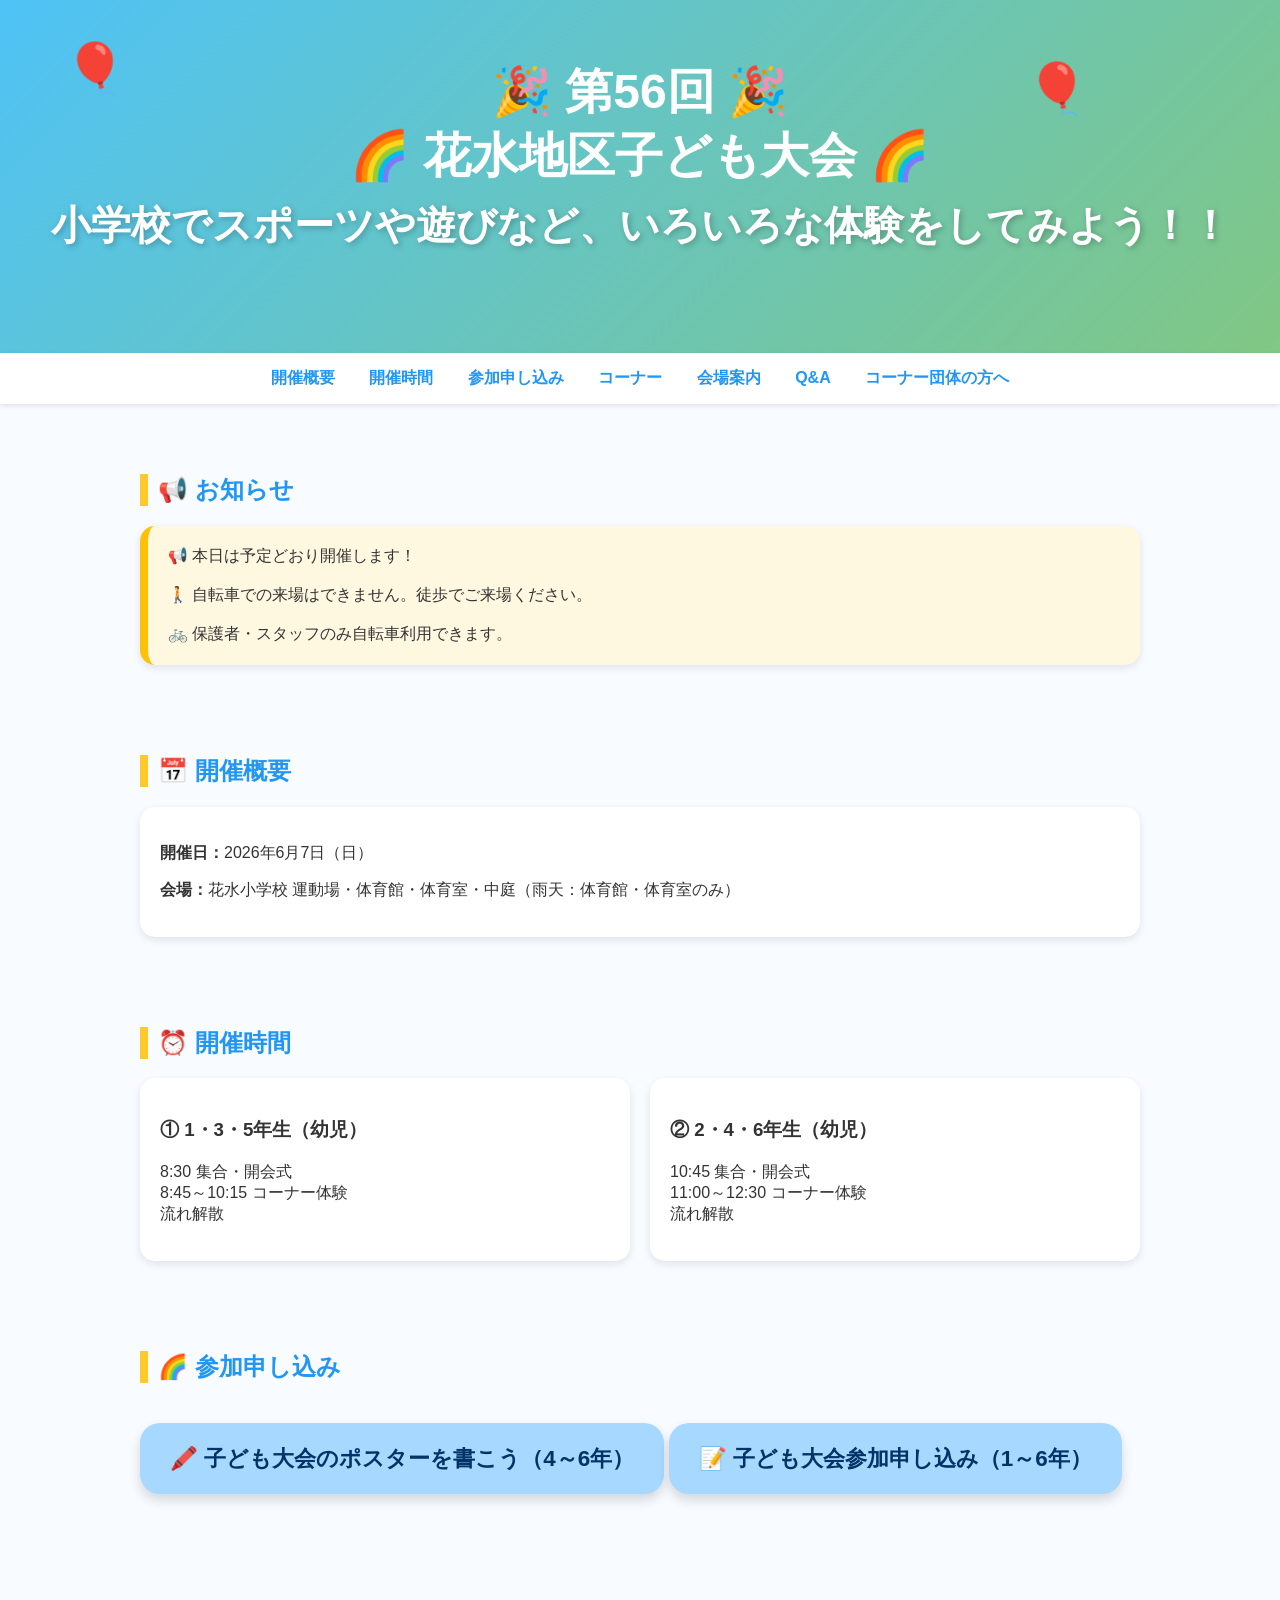
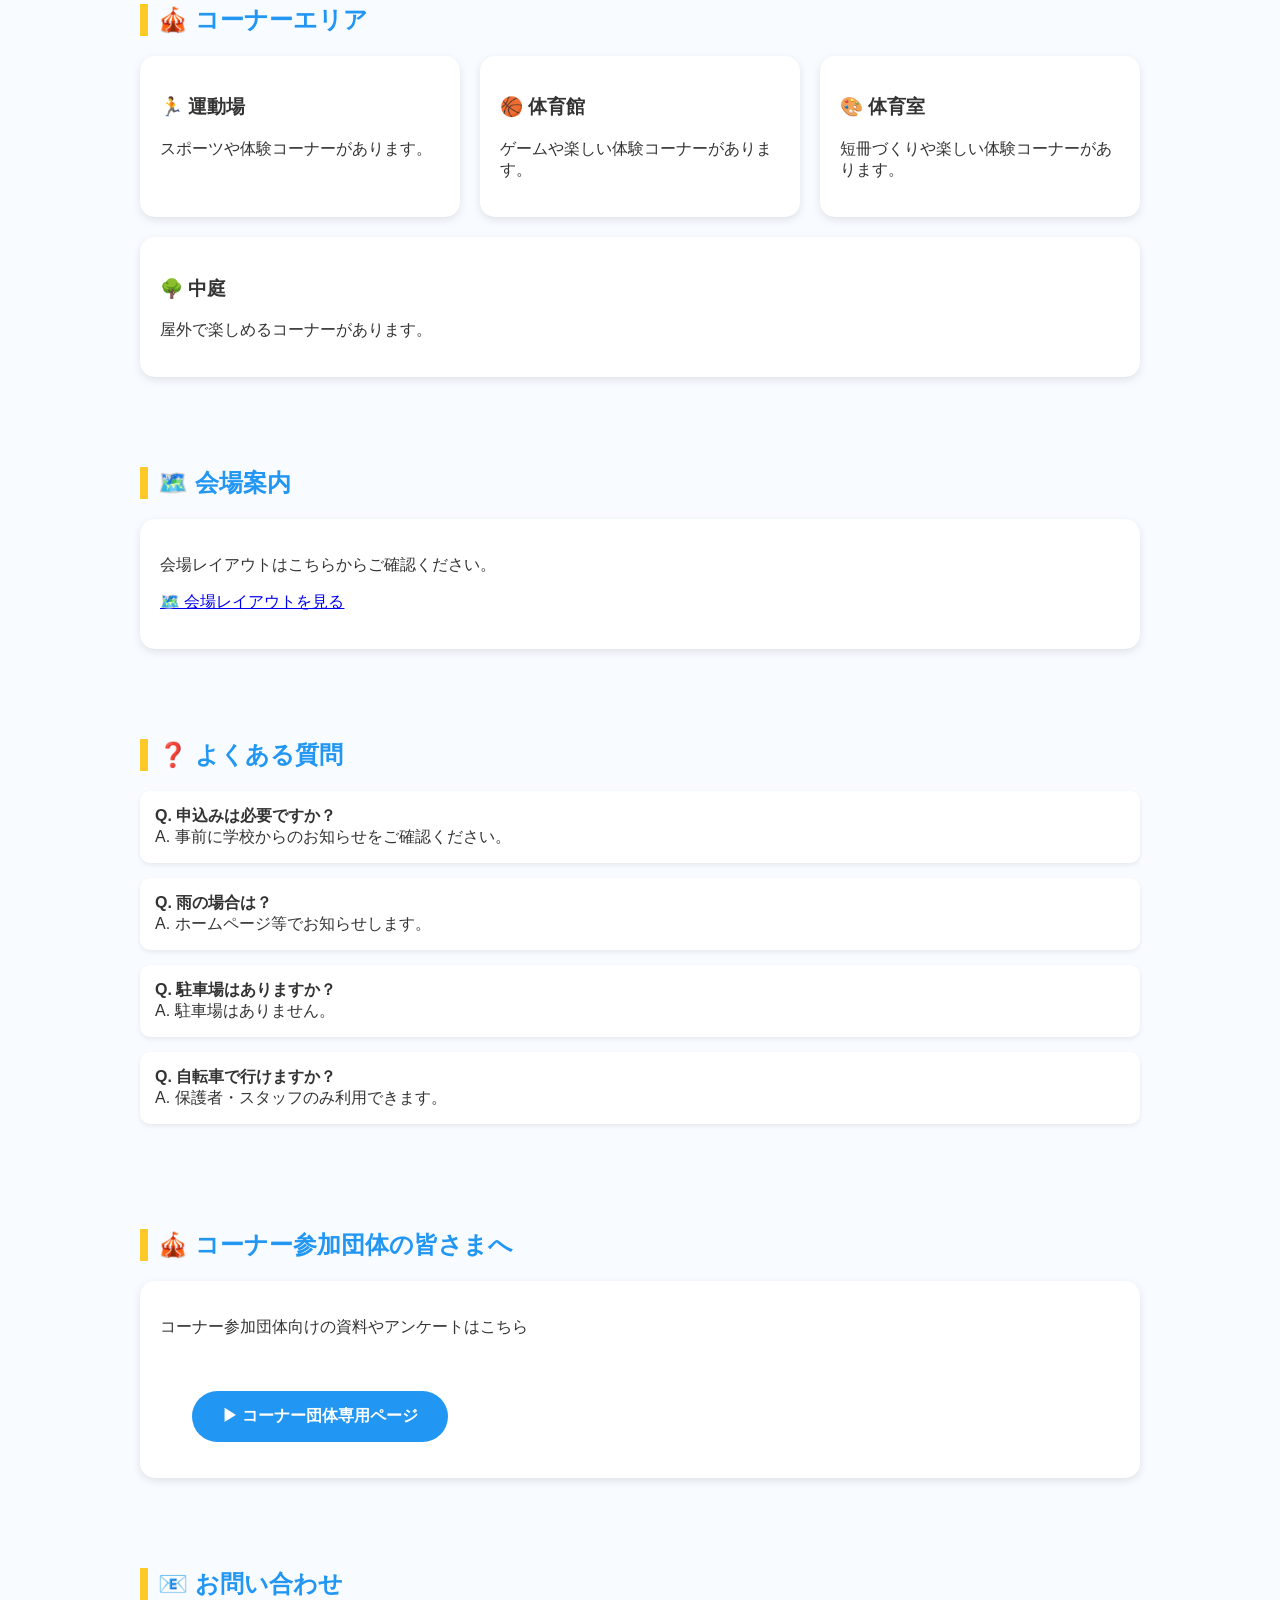
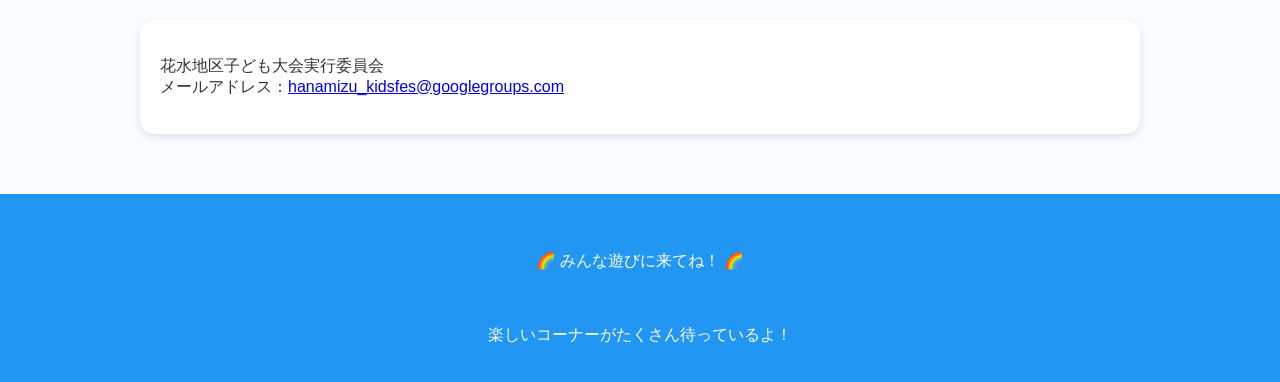
==== index.html @ 0d8c5532 "大ボタン追加" ====
<!DOCTYPE html>
<html lang="ja">
<head>
<meta charset="UTF-8">
<meta name="viewport" content="width=device-width, initial-scale=1.0">
<title>花水地区子ども大会</title>
<link rel="stylesheet" href="common.css">
</head>

<body>

<script>
fetch("event_config.json")
  .then(res => res.json())
  .then(cfg => {
      const num = cfg.event_number;

      // h1 を取得
      const h1 = document.querySelector("h1");
      if (h1) {
          const original = h1.textContent.trim();

          // 第XX回
          const decorated = `🎉 ${num} 🎉`;

          // 改行してセット
          h1.innerHTML = `${decorated}<br>${original}`;

          // センター揃え
          h1.style.textAlign = "center";
      }

      // <title> も変更（絵文字は入れない）
      document.title = `${cfg.event_number} 花水地区子ども大会`;
  });
</script>

<header>
    <div class="hm-balloon hm-b-left">🎈</div>
    <div class="hm-balloon hm-b-right">🎈</div>

    <h1 class="hm-title-fade">🌈 花水地区子ども大会 🌈</h1>
    <p>小学校でスポーツや遊びなど、いろいろな体験をしてみよう！！</p>
</header>

<nav>
    <a href="#overview">開催概要</a>
    <a href="#schedule">開催時間</a>
    <a href="#signup">参加申し込み</a>
    <a href="#corner">コーナー</a>
    <a href="#map">会場案内</a>
    <a href="#faq">Q&A</a>
    <a href="corner.html">コーナー団体の方へ</a>
</nav>

<section id="notice">
    <h2>📢 お知らせ</h2>
    <div class="info notice fade-section" id="noticeBox">
        読み込み中…
    </div>
</section>

<section id="overview">
    <h2>📅 開催概要</h2>
    <div class="info">
        <p><strong>開催日：</strong>2026年6月7日（日）</p>
        <p><strong>会場：</strong>花水小学校 運動場・体育館・体育室・中庭（雨天：体育館・体育室のみ）</p>
    </div>

</section>

<section id="schedule">
    <h2>⏰ 開催時間</h2>

    <div class="schedule-container">

    <div class="info">
        <h3>① 1・3・5年生（幼児）</h3>
        <p>
        8:30 集合・開会式<br>
        8:45～10:15 コーナー体験<br>
        流れ解散
        </p>
    </div>

    <div class="info">
        <h3>② 2・4・6年生（幼児）</h3>
        <p>
        10:45 集合・開会式<br>
        11:00～12:30 コーナー体験<br>
        流れ解散
        </p>
    </div>

</div>
</section>

<section id="signup">
<h2>🌈 参加申し込み</h2>
<div class="apply-buttons">
  <button class="apply-btn" id="posterBtn">
    🖍️ 子ども大会のポスターを書こう（4～6年）
  </button>

  <button class="apply-btn" id="entryBtn">
    📝 子ども大会参加申し込み（1～6年）
  </button>
</div>




</section>


<section id="corner">
    <h2>🎪 コーナーエリア</h2>

    <div class="card-container">

        <div class="card">
            <h3>🏃 運動場</h3>
            <p>スポーツや体験コーナーがあります。</p>
        </div>

        <div class="card">
            <h3>🏀 体育館</h3>
            <p>ゲームや楽しい体験コーナーがあります。</p>
        </div>

        <div class="card">
            <h3>🎨 体育室</h3>
            <p>短冊づくりや楽しい体験コーナーがあります。</p>
        </div>

        <div class="card">
            <h3>🌳 中庭</h3>
            <p>屋外で楽しめるコーナーがあります。</p>
        </div>

    </div>
</section>

<section id="map">
    <h2>🗺️ 会場案内</h2>

    <div class="info fade-section">
        <p>会場レイアウトはこちらからご確認ください。</p>

        <p>
            <a id="layoutMapLink" href="#" target="_blank">
                🗺️ 会場レイアウトを見る
            </a>
        </p>
    </div>
</section>

<section id="faq">
    <h2>❓ よくある質問</h2>

    <div class="qa">
        <strong>Q. 申込みは必要ですか？</strong><br>
        A. 事前に学校からのお知らせをご確認ください。
    </div>

    <div class="qa">
        <strong>Q. 雨の場合は？</strong><br>
        A. ホームページ等でお知らせします。
    </div>

    <div class="qa">
        <strong>Q. 駐車場はありますか？</strong><br>
        A. 駐車場はありません。
    </div>

    <div class="qa">
        <strong>Q. 自転車で行けますか？</strong><br>
        A. 保護者・スタッフのみ利用できます。
    </div>

</section>

<section>
        <h2>🎪 コーナー参加団体の皆さまへ</h2>
   <div class="info">
        <p>
            コーナー参加団体向けの資料やアンケートはこちら
        </p>

        <p>
        　　<p>
            　　<a class="big-button" href="corner.html">▶ コーナー団体専用ページ</a>
       　　 </p>
        </p>
    </div>
</section>

<section>
    <h2>📧 お問い合わせ</h2>
    <div class="info">
        <p>
        花水地区子ども大会実行委員会<br>
        メールアドレス：<a class="mail-link" href="mailto:hanamizu_kidsfes@googlegroups.com">hanamizu_kidsfes@googlegroups.com</a>
        </p>
    </div>
</section>

<footer>
　　<p>🌈 みんな遊びに来てね！ 🌈</p>
　　　　　
　　<p>楽しいコーナーがたくさん待っているよ！</p>
</footer>

<script>
  fetch('./link_config.json')
    .then(r => r.json())
    .then(config => {
      document.getElementById('posterBtn').onclick = () => {
        window.open(config.poster_form, '_blank');
      };
      document.getElementById('entryBtn').onclick = () => {
        window.open(config.entry_form, '_blank');
      };
      // 会場レイアウトのリンク
      document.getElementById('layoutMapLink').href = config.layout_map;
    })
    .catch(err => console.error('設定ファイル読み込みエラー:', err));
</script>
<script>
fetch('./notice_config.json')
  .then(r => r.json())
  .then(data => {
    const messages = [];

    if (data.message1) messages.push(data.message1);
    if (data.message2) messages.push(data.message2); 

    document.getElementById('noticeBox').innerHTML =
      messages.join("<br><br>");
  })
  .catch(err => {
    console.error('お知らせ読み込みエラー:', err);
    document.getElementById('noticeBox').innerHTML = "お知らせを読み込めませんでした。";
  });
</script>

</body>
</html>
---- common.css ----
/* =========================================
   共通：基本設定
========================================= */
body{
    margin:0;
    font-family:"Yu Gothic","Meiryo",sans-serif;
    color:#333;
    background:#f8fbff; /* MAIN に統一 */
}

/* =========================================
   共通：ヘッダー
========================================= */
header{
    background:linear-gradient(135deg,#4fc3f7,#81c784);
    color:white;
    text-align:center;
    padding:60px 20px;
}

header h1{
    margin:0;
    font-size:3em;
}

header p{
    margin-top:10px;
    font-size:2.5em;
    font-weight:bold;
    text-shadow:2px 2px 6px rgba(0,0,0,0.25);
}

/* =========================================
   共通：ナビ
========================================= */
nav{
    background:#fff;
    text-align:center;
    padding:15px;
    box-shadow:0 2px 5px rgba(0,0,0,0.1);
}
nav a{
    text-decoration:none;
    color:#2196f3;
    font-weight:bold;
    margin:0 15px;
}

/* =========================================
   共通：コンテナ
========================================= */
.container{
    max-width:1000px;
    margin:30px auto;
    padding:0 20px;
}

/* =========================================
   共通：セクション
========================================= */
section{
    max-width:1000px;
    margin:30px auto;
    padding:20px;
}

/* =========================================
   共通：見出し
========================================= */
h2{
    color:#2196f3;
    border-left:8px solid #ffca28;
    padding-left:10px;
}

/* =========================================
   共通：カード・info
========================================= */
.card-container{
    display:flex;
    flex-wrap:wrap;
    gap:20px;
}

/* 共通デザイン */
.card,
.info{
    background:white;
    border-radius:15px;
    padding:20px;
    box-shadow:0 3px 8px rgba(0,0,0,0.1);
    transition:0.3s;
}

/* 共通ホバー効果 */
.card:hover,
.info:hover{
    transform:translateY(-10px);
    box-shadow:0 10px 20px rgba(0,0,0,0.2);
}

/* カードだけの追加レイアウト（必要なら） */
.card{
    flex:1;
    min-width:220px;
}

/* =========================================
   共通：QA
========================================= */
.qa{
    background:white;
    margin-bottom:15px;
    padding:15px;
    border-radius:10px;
    box-shadow:0 2px 5px rgba(0,0,0,0.08);
}

/* =========================================
   共通：スケジュール
========================================= */
.schedule-container{
    display:flex;
    flex-wrap:wrap;
    gap:20px;
}
.schedule-container .info{
    flex:1;
    min-width:300px;
}

/* =========================================
   共通：注意枠
========================================= */
.notice{
    background:#fff8e1;
    border-left:8px solid #ffc107;
    padding:20px;
    border-radius:15px;
}

/* =========================================
   共通：ボタン
========================================= */
.button,
.apply-btn{
  display:inline-block;
  font-size:1.4em;
  padding:20px 30px;
  border-radius:20px;
  background:#a7d8ff;
  color:#003366;
  text-decoration:none;
  font-weight:bold;
  box-shadow:0 6px 12px rgba(0,0,0,0.15);
  margin:20px 0;
  cursor:pointer;
  transition:0.2s;
  border:none;
}

.button:hover,
.apply-btn:hover{
  background:#c7e6ff;
  transform:scale(1.06);
}

/* =========================================
   共通：ボタン(大きい)
========================================= */
.big-button{
    display:inline-block;
    background:#2196f3;
    color:#fff !important;
    padding:15px 30px;
    border-radius:30px;
    text-decoration:none;
    font-weight:bold;
}
.big-button:hover{
    background:#1976d2;
}

/* =========================================
   共通：戻るボタン
========================================= */
.back{
    text-align:center;
    margin-top:30px;
}

.back a{
    display:inline-block;
    background:#4caf50;
    color:white;
    text-decoration:none;
    padding:12px 20px;
    border-radius:8px;
    font-weight:bold;
}

/* =========================================
   共通：フッター
========================================= */
footer{
    text-align:center;
    background:#2196f3;
    color:white;
    padding:20px;
    margin-top:40px;
}
/* =========================================
   風船
========================================= */
.hm-balloon{
    position: absolute;
    font-size: 50px;
    animation: hmFloat 6s infinite ease-in-out;
    user-select: none;
}

/* 左側に配置する風船 */
.hm-b-left{
    left: 5%;   /* 左端からの距離 */
    top: 40px;  /* 上からの距離 */
}
/* 右側に配置する風船 */
.hm-b-right{
    right: 15%; /* 右端からの距離 */
    top: 60px;  /* 上からの距離（左と少しずらすと自然） */
}

/* 浮遊アニメーション（衝突防止） */
@keyframes hmFloat{
    0%,100%{ transform: translateY(0); }
    50%{ transform: translateY(-20px); }
}
/* =========================================
   花水子ども大会：タイトルふわっと登場
========================================= */
.hm-title-fade{
    animation: hmTitleFadeIn 1.5s ease;
}

@keyframes hmTitleFadeIn{
    from{
        opacity: 0;
        transform: translateY(-30px);
    }
    to{
        opacity: 1;
        transform: translateY(0);
    }
}
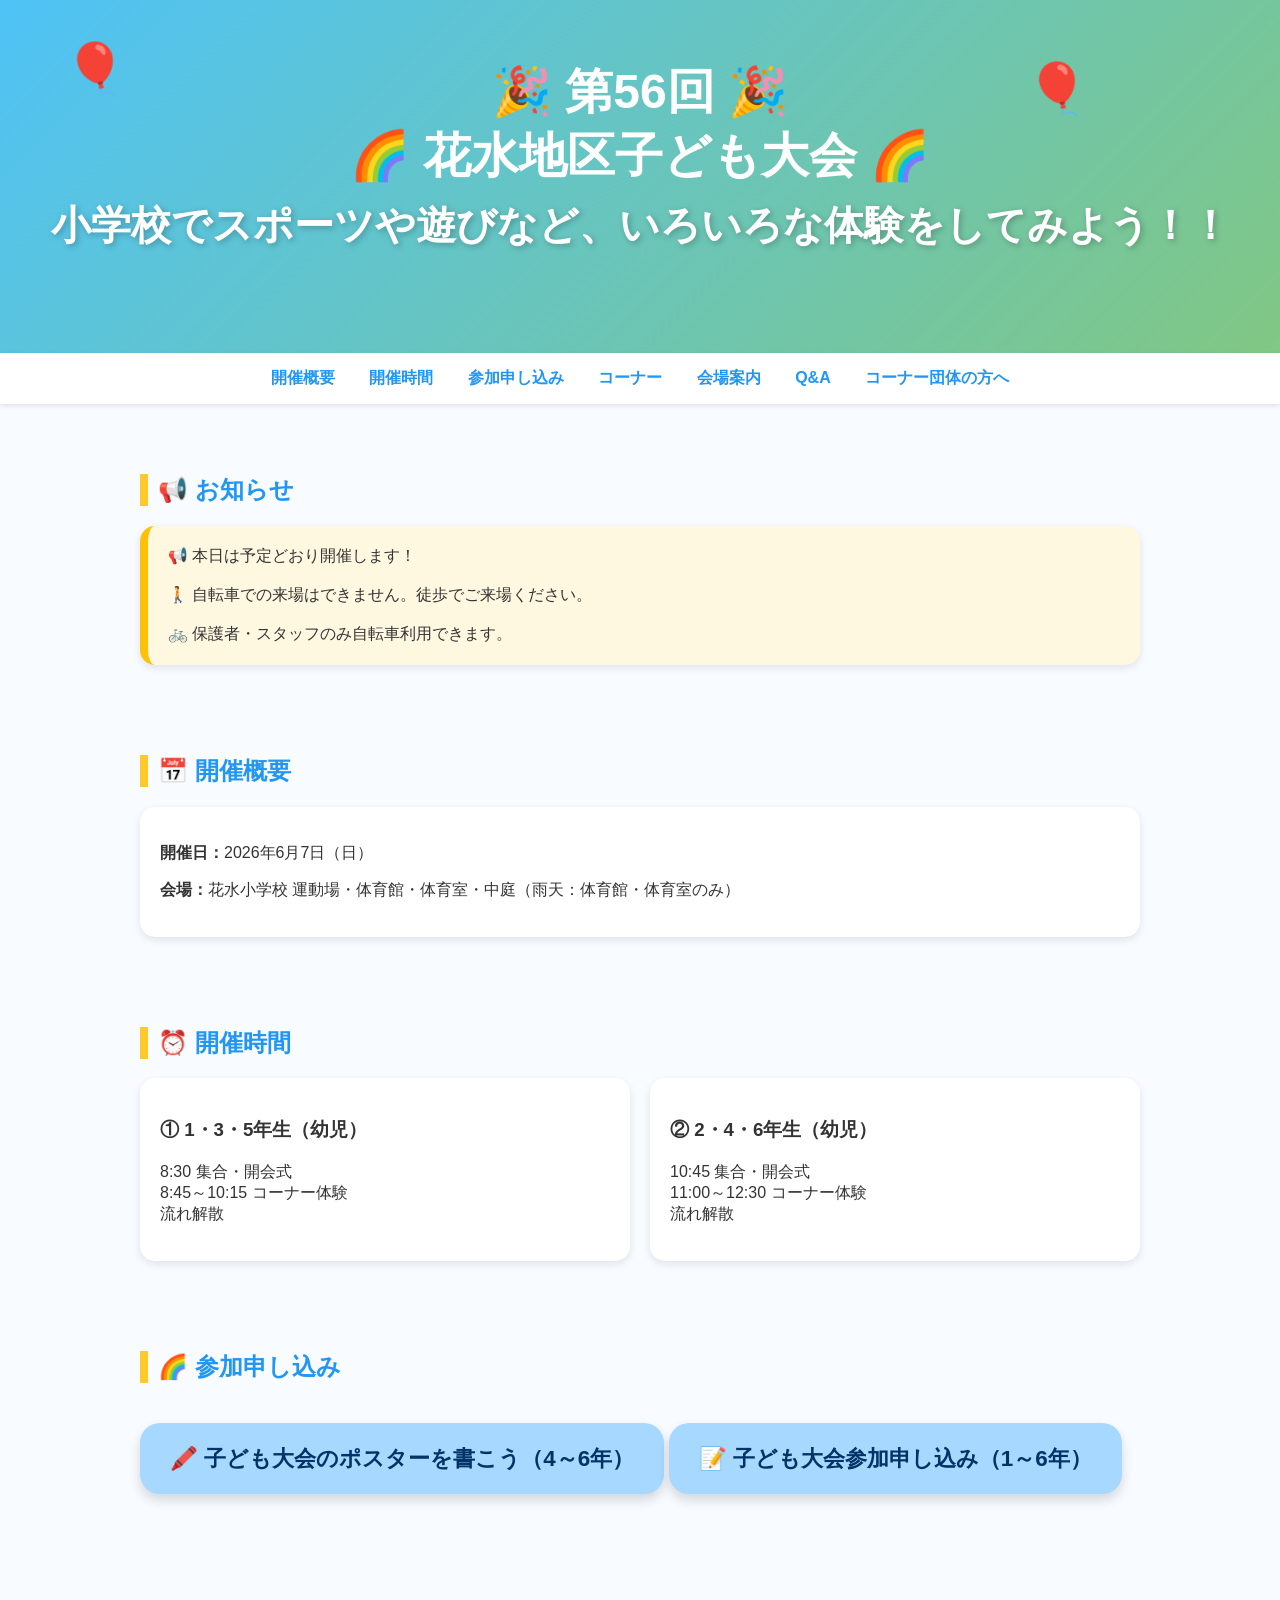
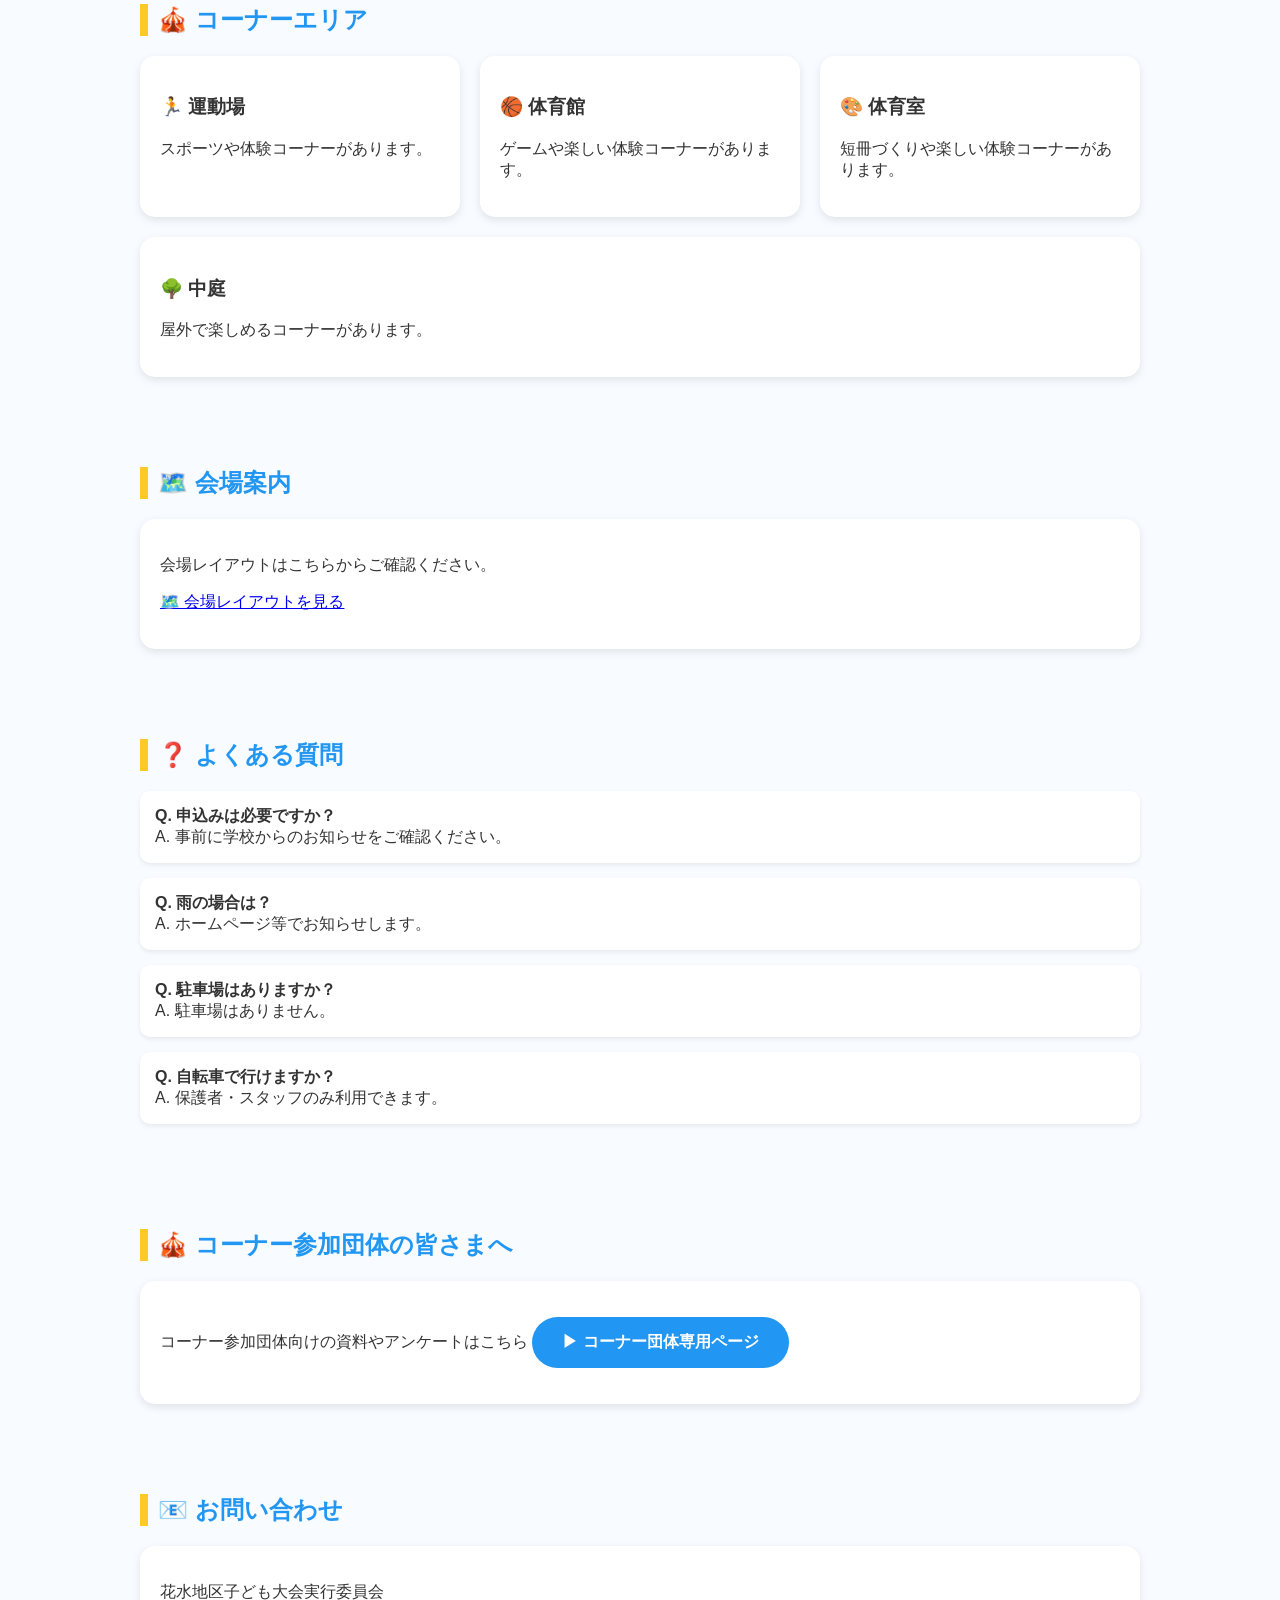
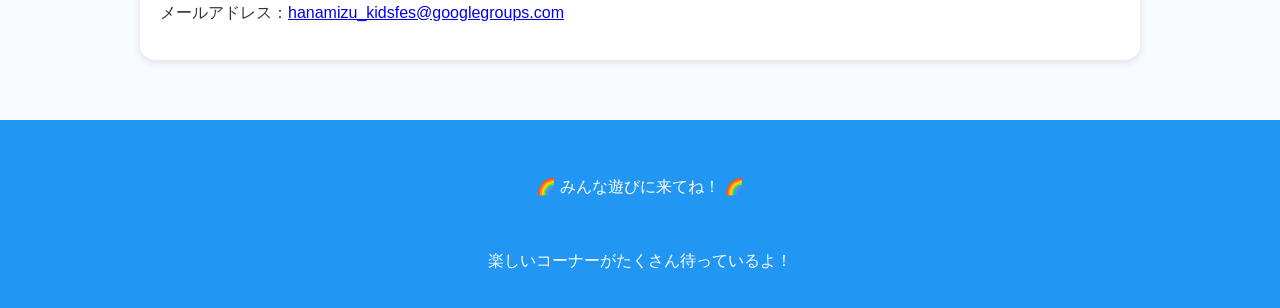
==== commit 30429b24: "微調整" ====
--- a/index.html
+++ b/index.html
@@ -185,12 +185,7 @@
    <div class="info">
         <p>
             コーナー参加団体向けの資料やアンケートはこちら
-        </p>
-
-        <p>
-        　　<p>
-            　　<a class="big-button" href="corner.html">▶ コーナー団体専用ページ</a>
-       　　 </p>
+            <a class="big-button" href="corner.html">▶ コーナー団体専用ページ</a>
         </p>
     </div>
 </section>
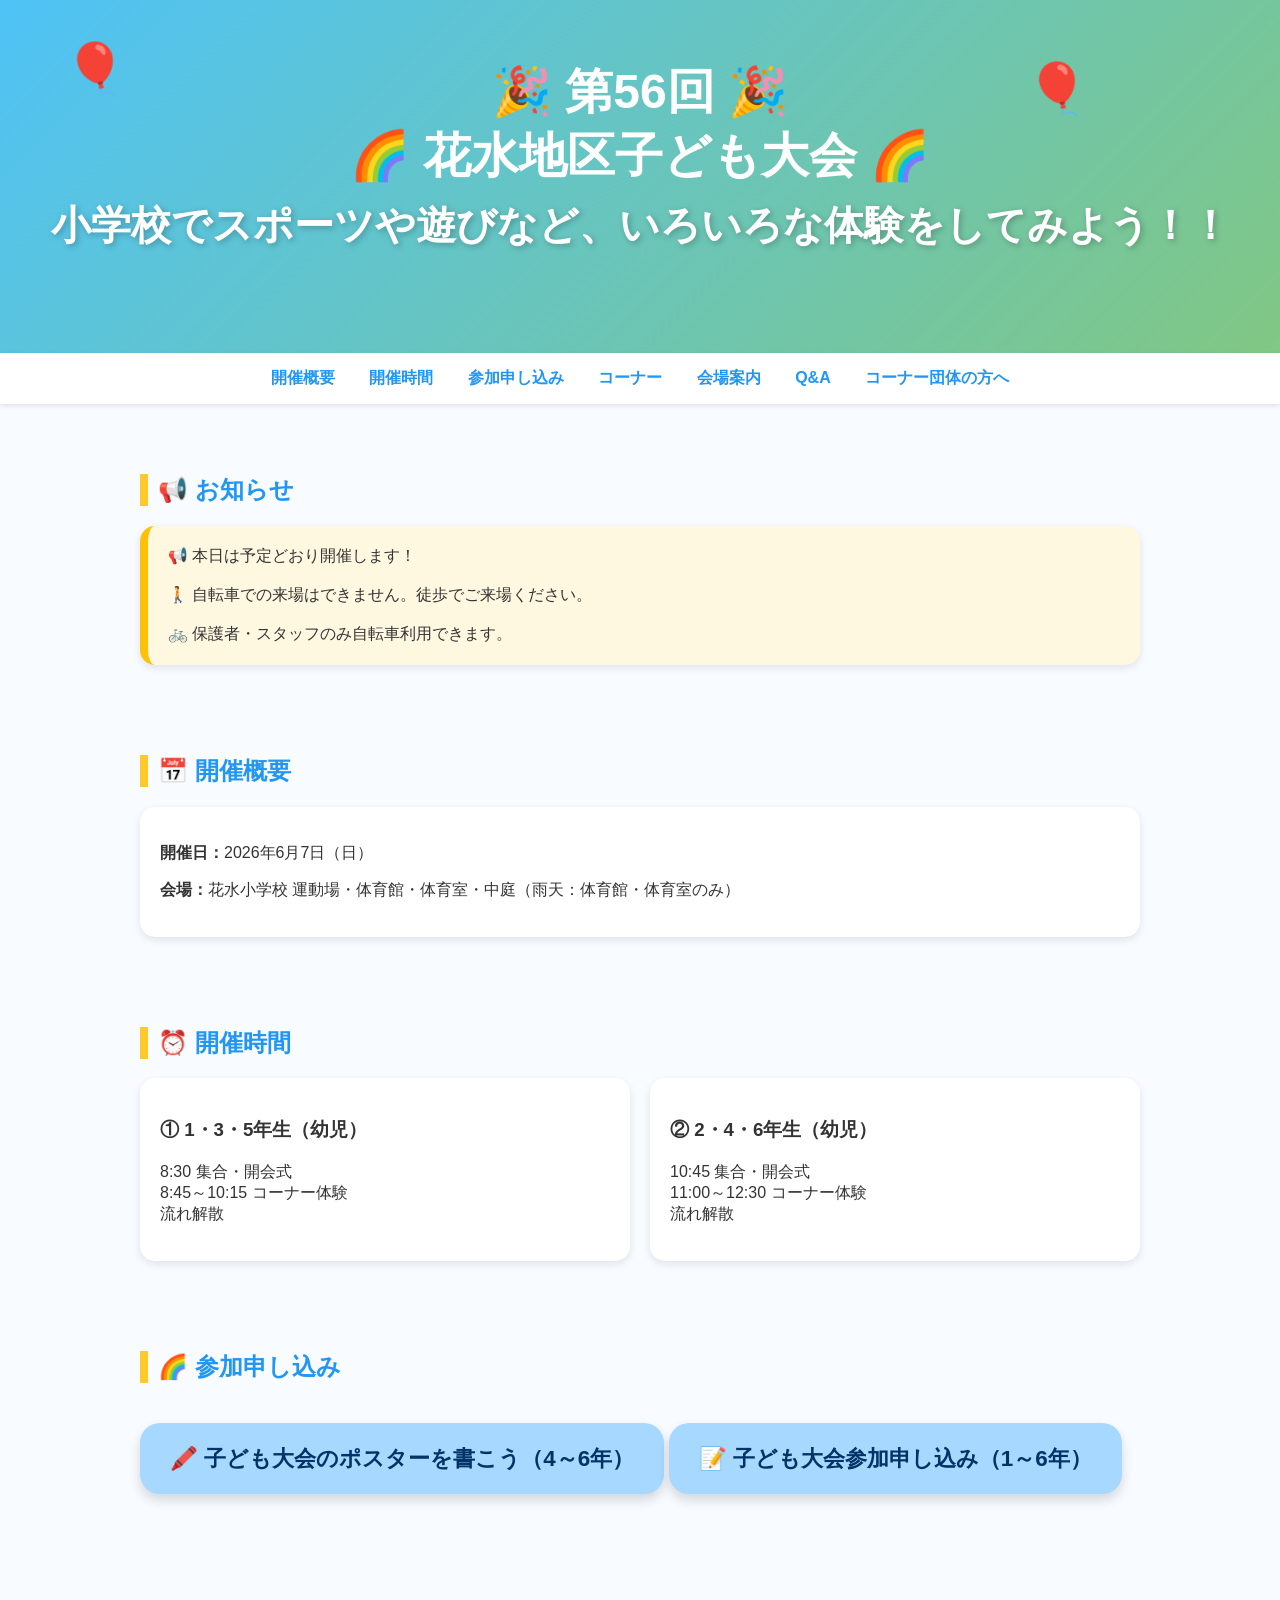
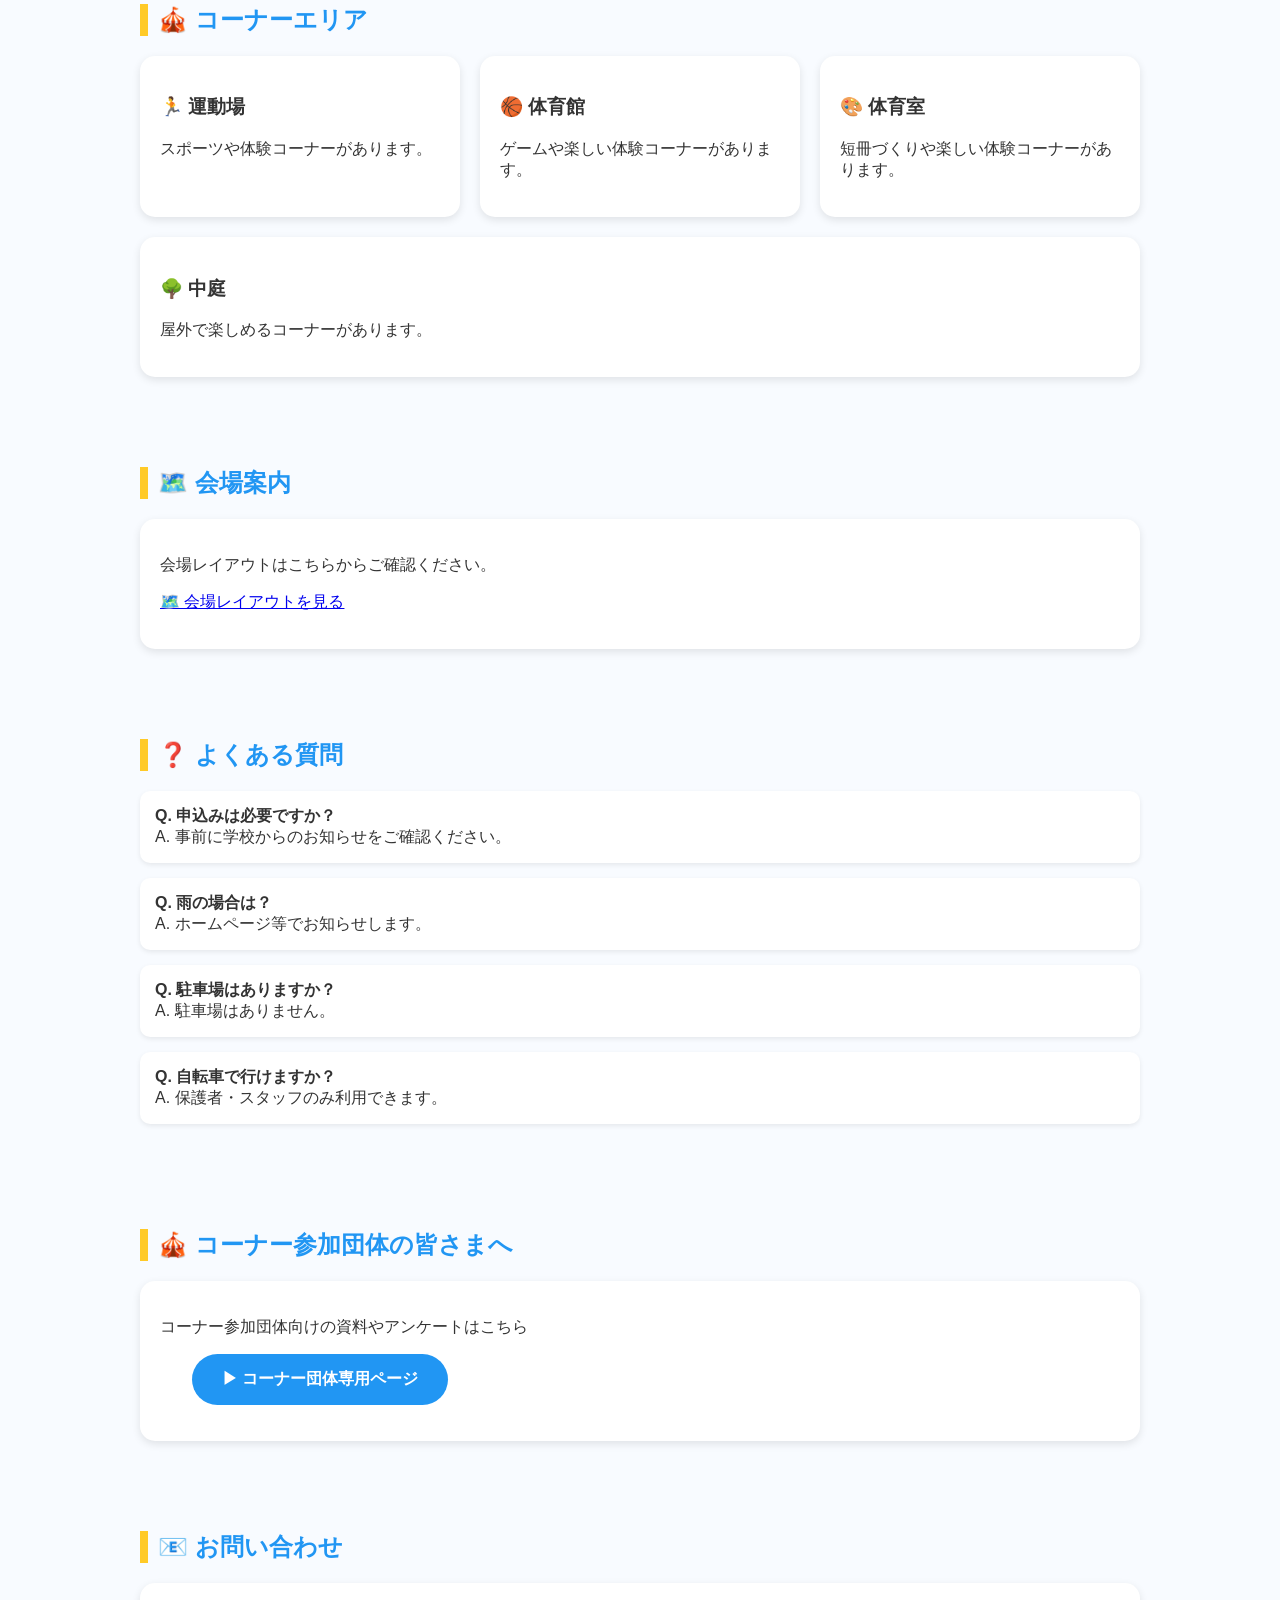
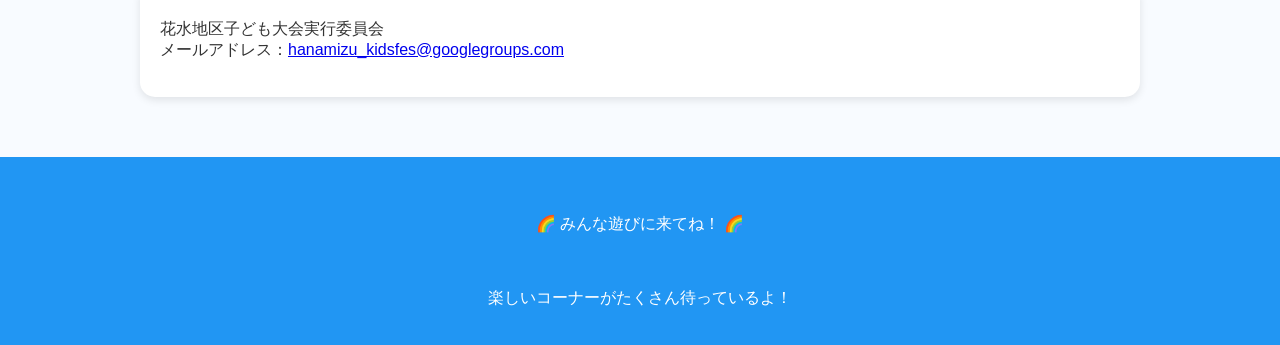
==== commit e45aa988: "微調整" ====
--- a/index.html
+++ b/index.html
@@ -185,7 +185,9 @@
    <div class="info">
         <p>
             コーナー参加団体向けの資料やアンケートはこちら
-            <a class="big-button" href="corner.html">▶ コーナー団体専用ページ</a>
+        　　<p>
+            　　<a class="big-button" href="corner.html">▶ コーナー団体専用ページ</a>
+        　　<p>
         </p>
     </div>
 </section>
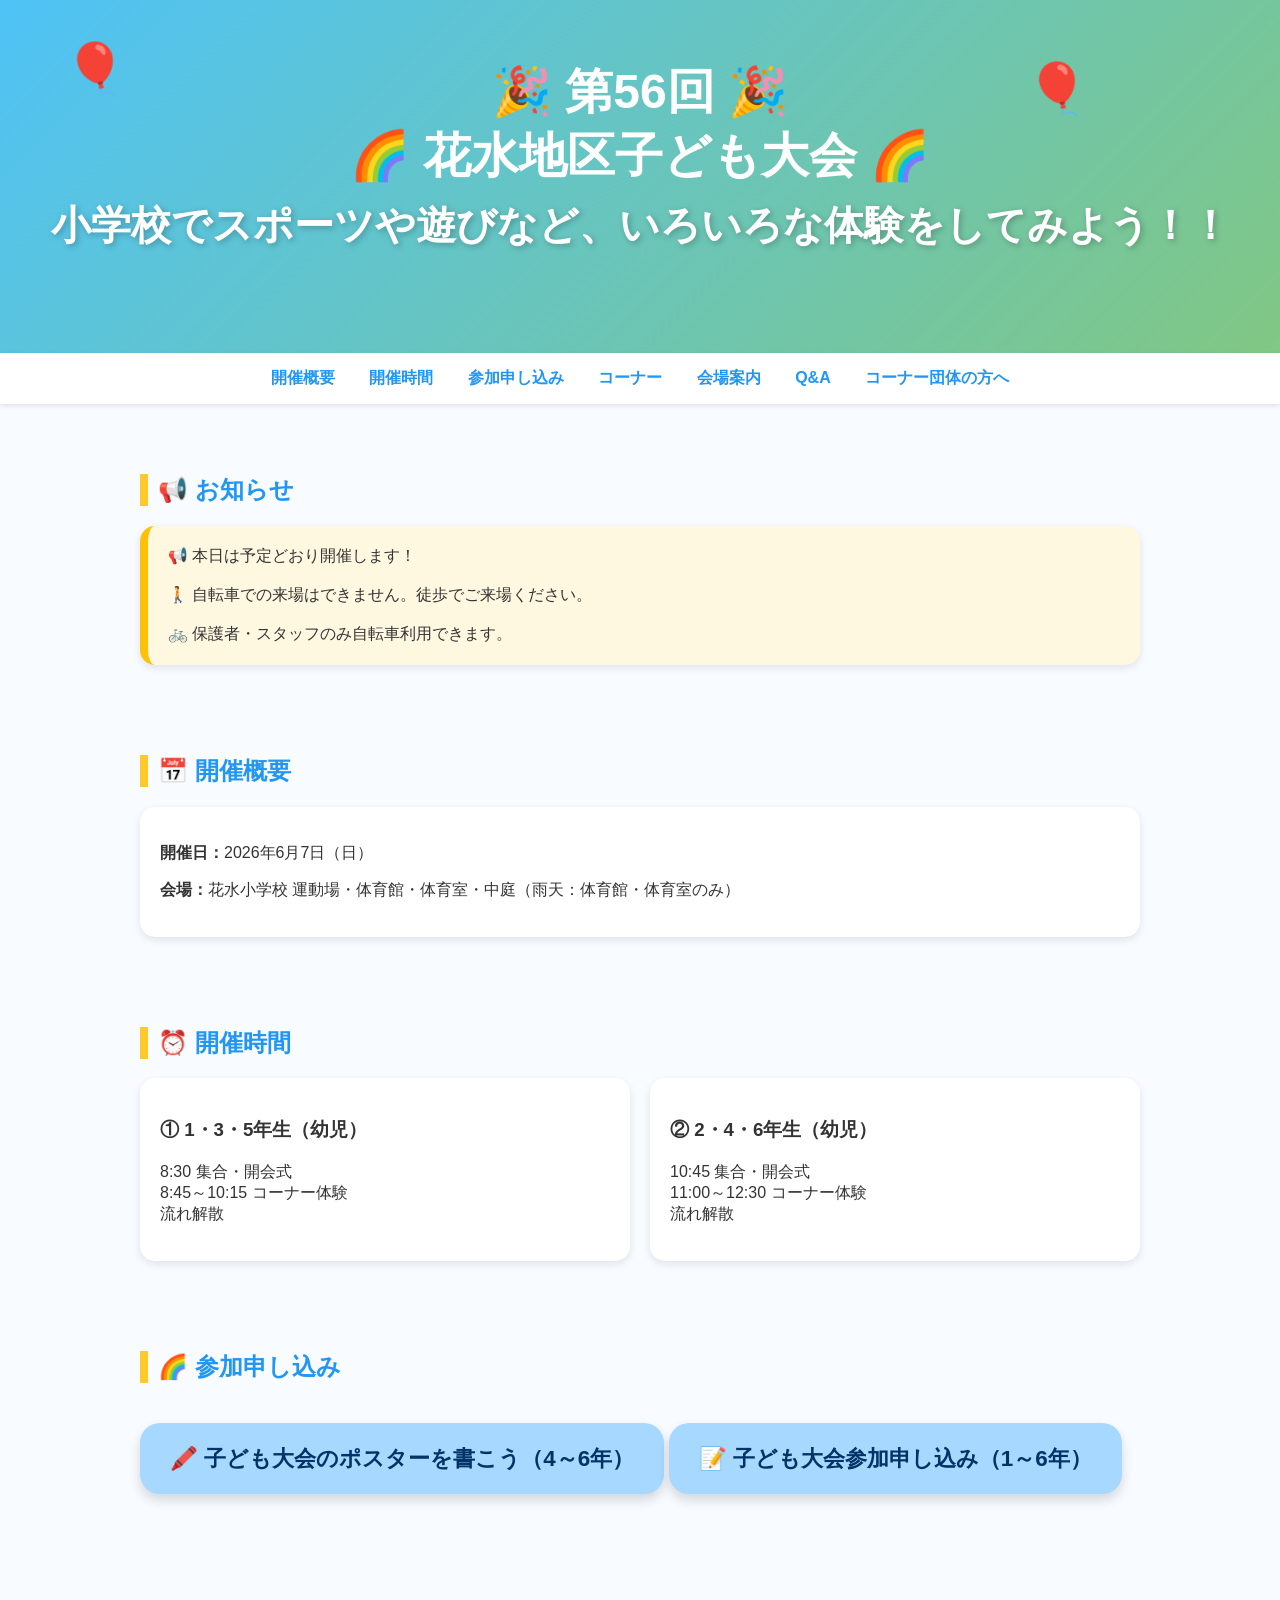
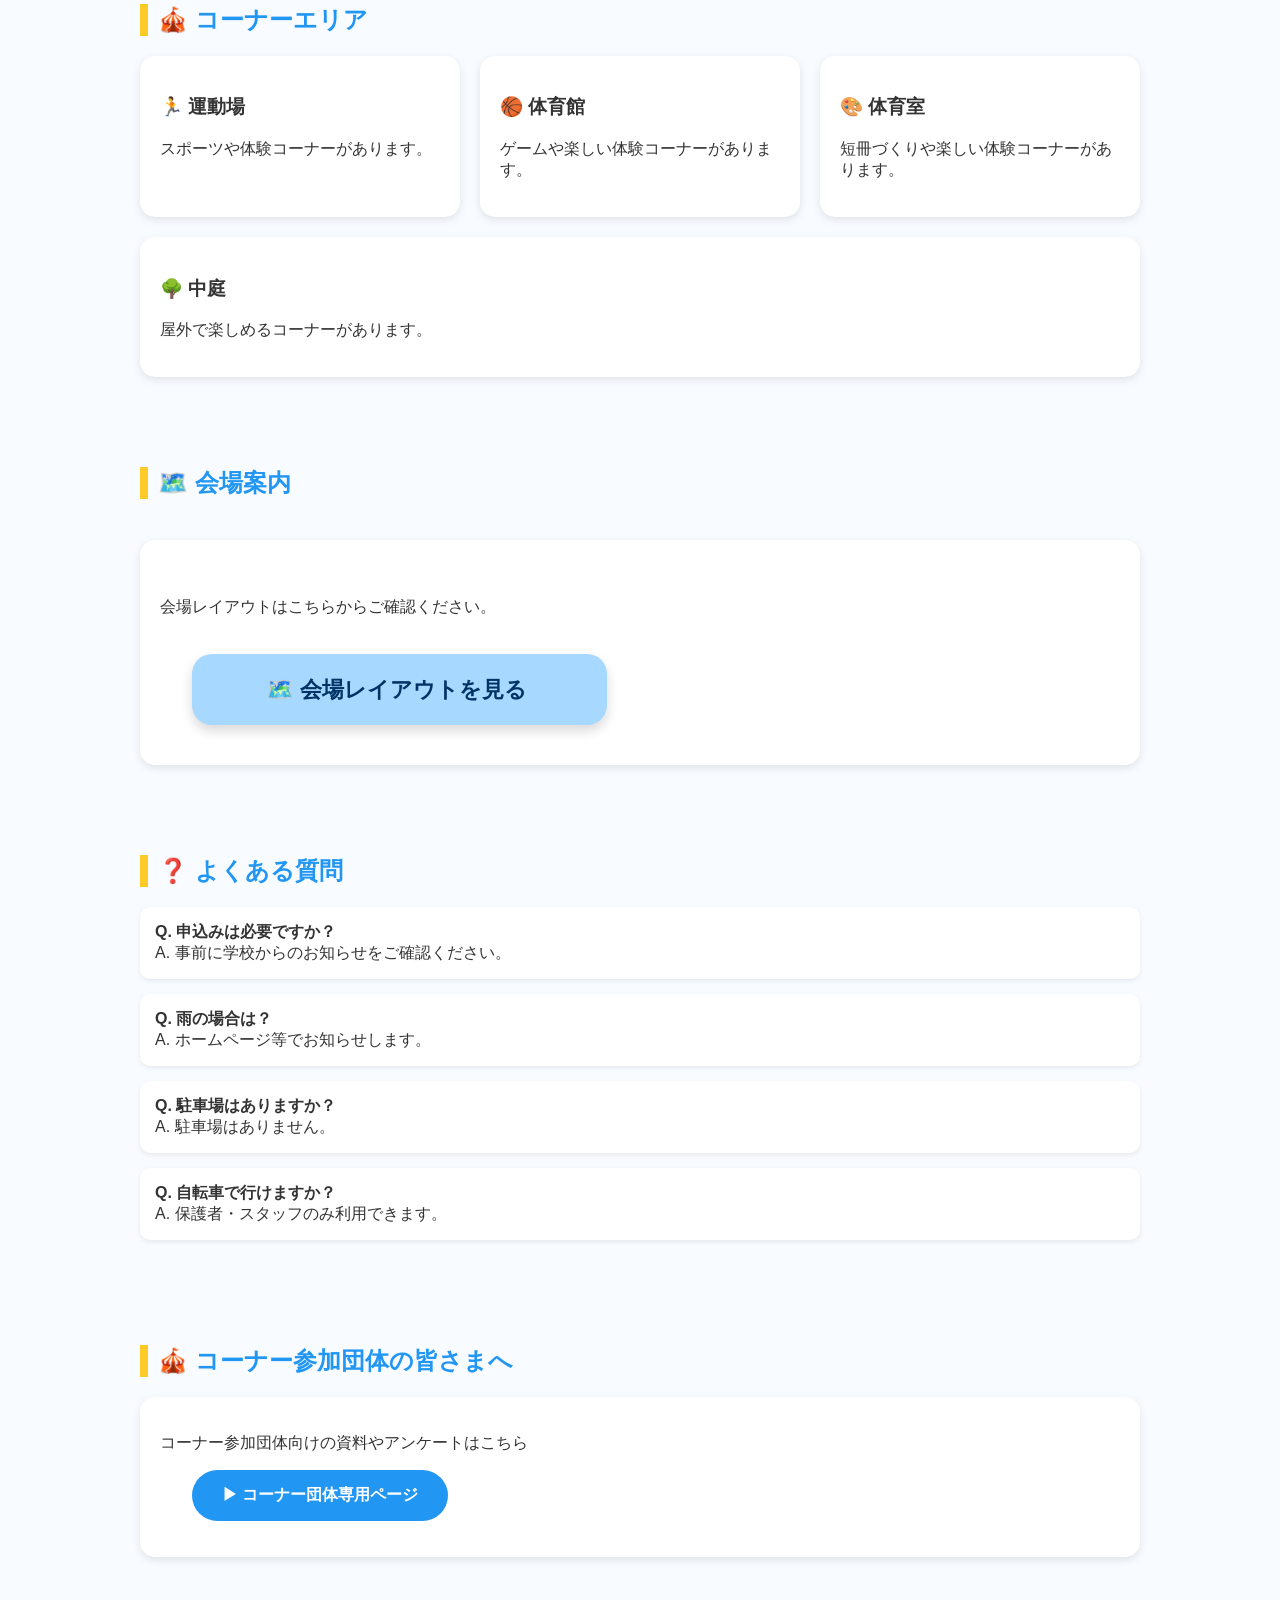
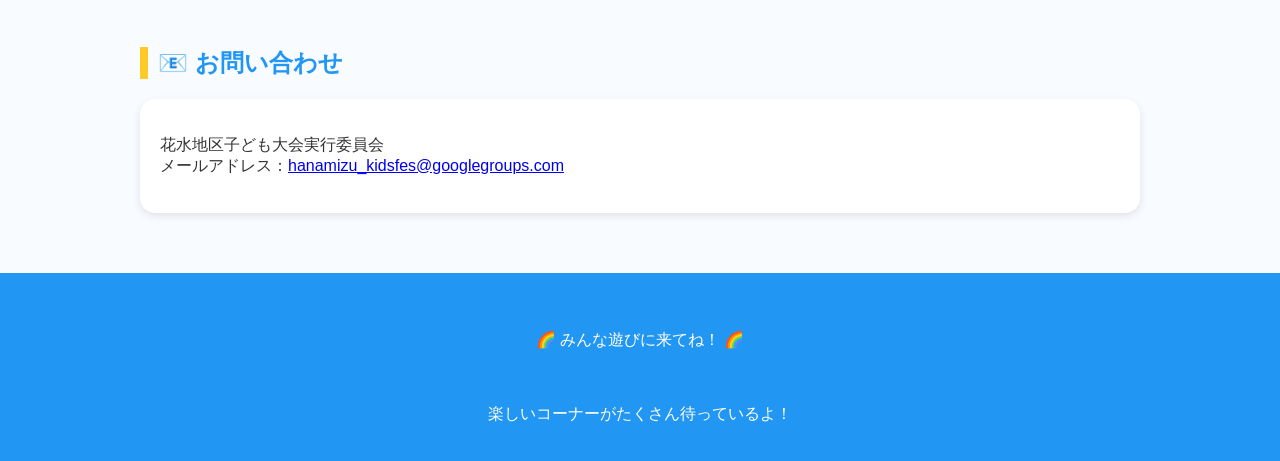
==== commit 2135d1be: "レイアウトのボタン" ====
--- a/index.html
+++ b/index.html
@@ -144,15 +144,14 @@
 <section id="map">
     <h2>🗺️ 会場案内</h2>
 
-    <div class="info fade-section">
-        <p>会場レイアウトはこちらからご確認ください。</p>
-
-        <p>
-            <a id="layoutMapLink" href="#" target="_blank">
-                🗺️ 会場レイアウトを見る
-            </a>
-        </p>
-    </div>
+
+　　<div class="info fade-section">
+    　　<p>会場レイアウトはこちらからご確認ください。</p>
+
+    　　<a id="layoutMapLink" href="#" target="_blank" class="button">
+        　　🗺️ 会場レイアウトを見る
+    　　</a>
+　　</div>
 </section>
 
 <section id="faq">
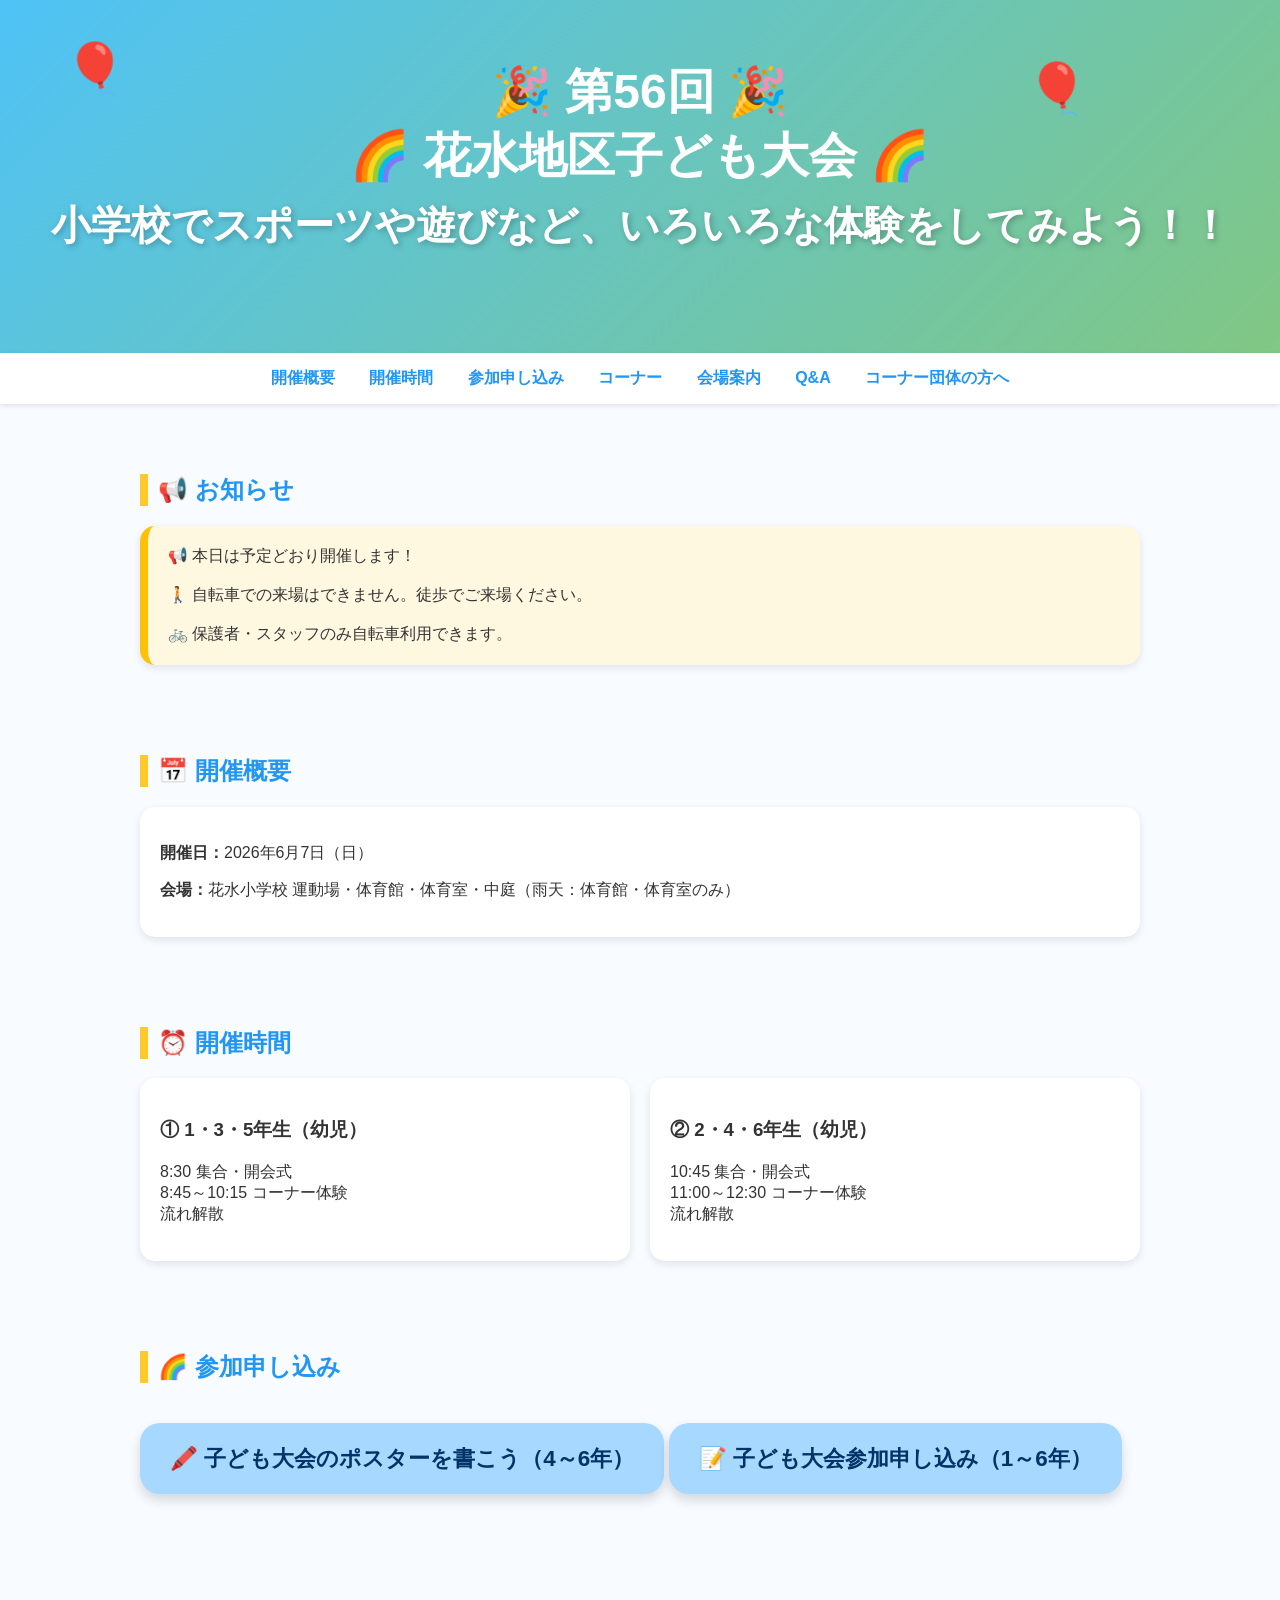
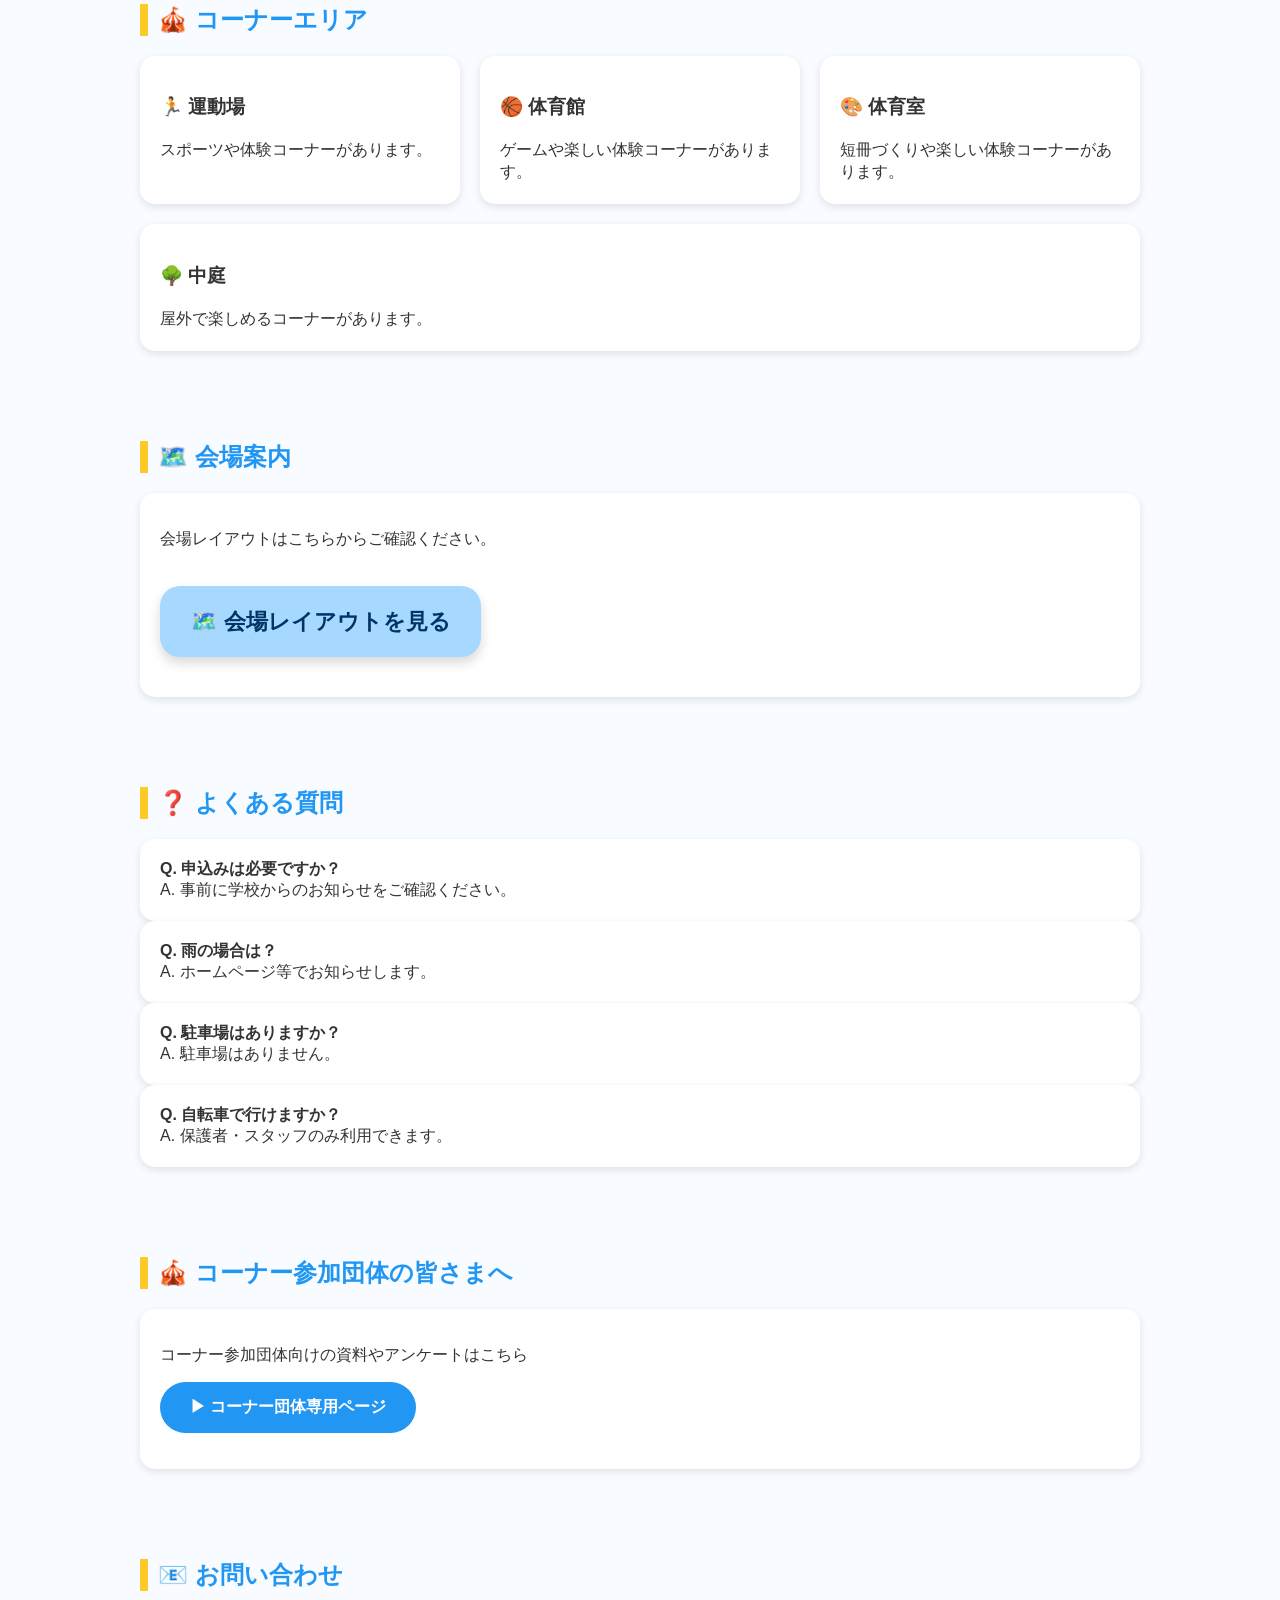
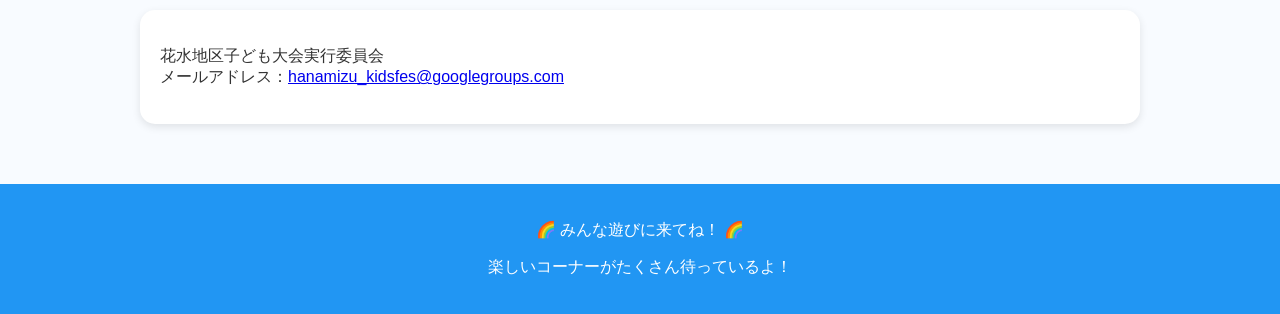
==== commit cd7ab5b7: "スペース調整" ====
--- a/index.html
+++ b/index.html
@@ -145,13 +145,13 @@
     <h2>🗺️ 会場案内</h2>
 
 
-　　<div class="info fade-section">
-    　　<p>会場レイアウトはこちらからご確認ください。</p>
-
-    　　<a id="layoutMapLink" href="#" target="_blank" class="button">
-        　　🗺️ 会場レイアウトを見る
-    　　</a>
-　　</div>
+    <div class="info fade-section">
+        <p>会場レイアウトはこちらからご確認ください。</p>
+
+        <a id="layoutMapLink" href="#" target="_blank" class="button">
+            🗺️ 会場レイアウトを見る
+        </a>
+    </div>
 </section>
 
 <section id="faq">
@@ -184,9 +184,9 @@
    <div class="info">
         <p>
             コーナー参加団体向けの資料やアンケートはこちら
-        　　<p>
-            　　<a class="big-button" href="corner.html">▶ コーナー団体専用ページ</a>
-        　　<p>
+            <p>
+                <a class="big-button" href="corner.html">▶ コーナー団体専用ページ</a>
+            <p>
         </p>
     </div>
 </section>
@@ -202,9 +202,9 @@
 </section>
 
 <footer>
-　　<p>🌈 みんな遊びに来てね！ 🌈</p>
-　　　　　
-　　<p>楽しいコーナーがたくさん待っているよ！</p>
+    <p>🌈 みんな遊びに来てね！ 🌈</p>
+          
+    <p>楽しいコーナーがたくさん待っているよ！</p>
 </footer>
 
 <script>
--- a/common.css
+++ b/common.css
@@ -81,10 +81,21 @@
     flex-wrap:wrap;
     gap:20px;
 }
-
+/* カード内の行間を詰める */
+.card p {
+    margin: 2px 0;
+    line-height: 1.35;
+}
+.card h2 {
+    margin-bottom: 6px;
+}
+/* =========================================
+   共通：デザイン
+========================================= */
 /* 共通デザイン */
 .card,
-.info{
+.info,
+.qa{
     background:white;
     border-radius:15px;
     padding:20px;
@@ -94,7 +105,8 @@
 
 /* 共通ホバー効果 */
 .card:hover,
-.info:hover{
+.info:hover,
+.qa:hover{
     transform:translateY(-10px);
     box-shadow:0 10px 20px rgba(0,0,0,0.2);
 }
@@ -103,17 +115,6 @@
 .card{
     flex:1;
     min-width:220px;
-}
-
-/* =========================================
-   共通：QA
-========================================= */
-.qa{
-    background:white;
-    margin-bottom:15px;
-    padding:15px;
-    border-radius:10px;
-    box-shadow:0 2px 5px rgba(0,0,0,0.08);
 }
 
 /* =========================================
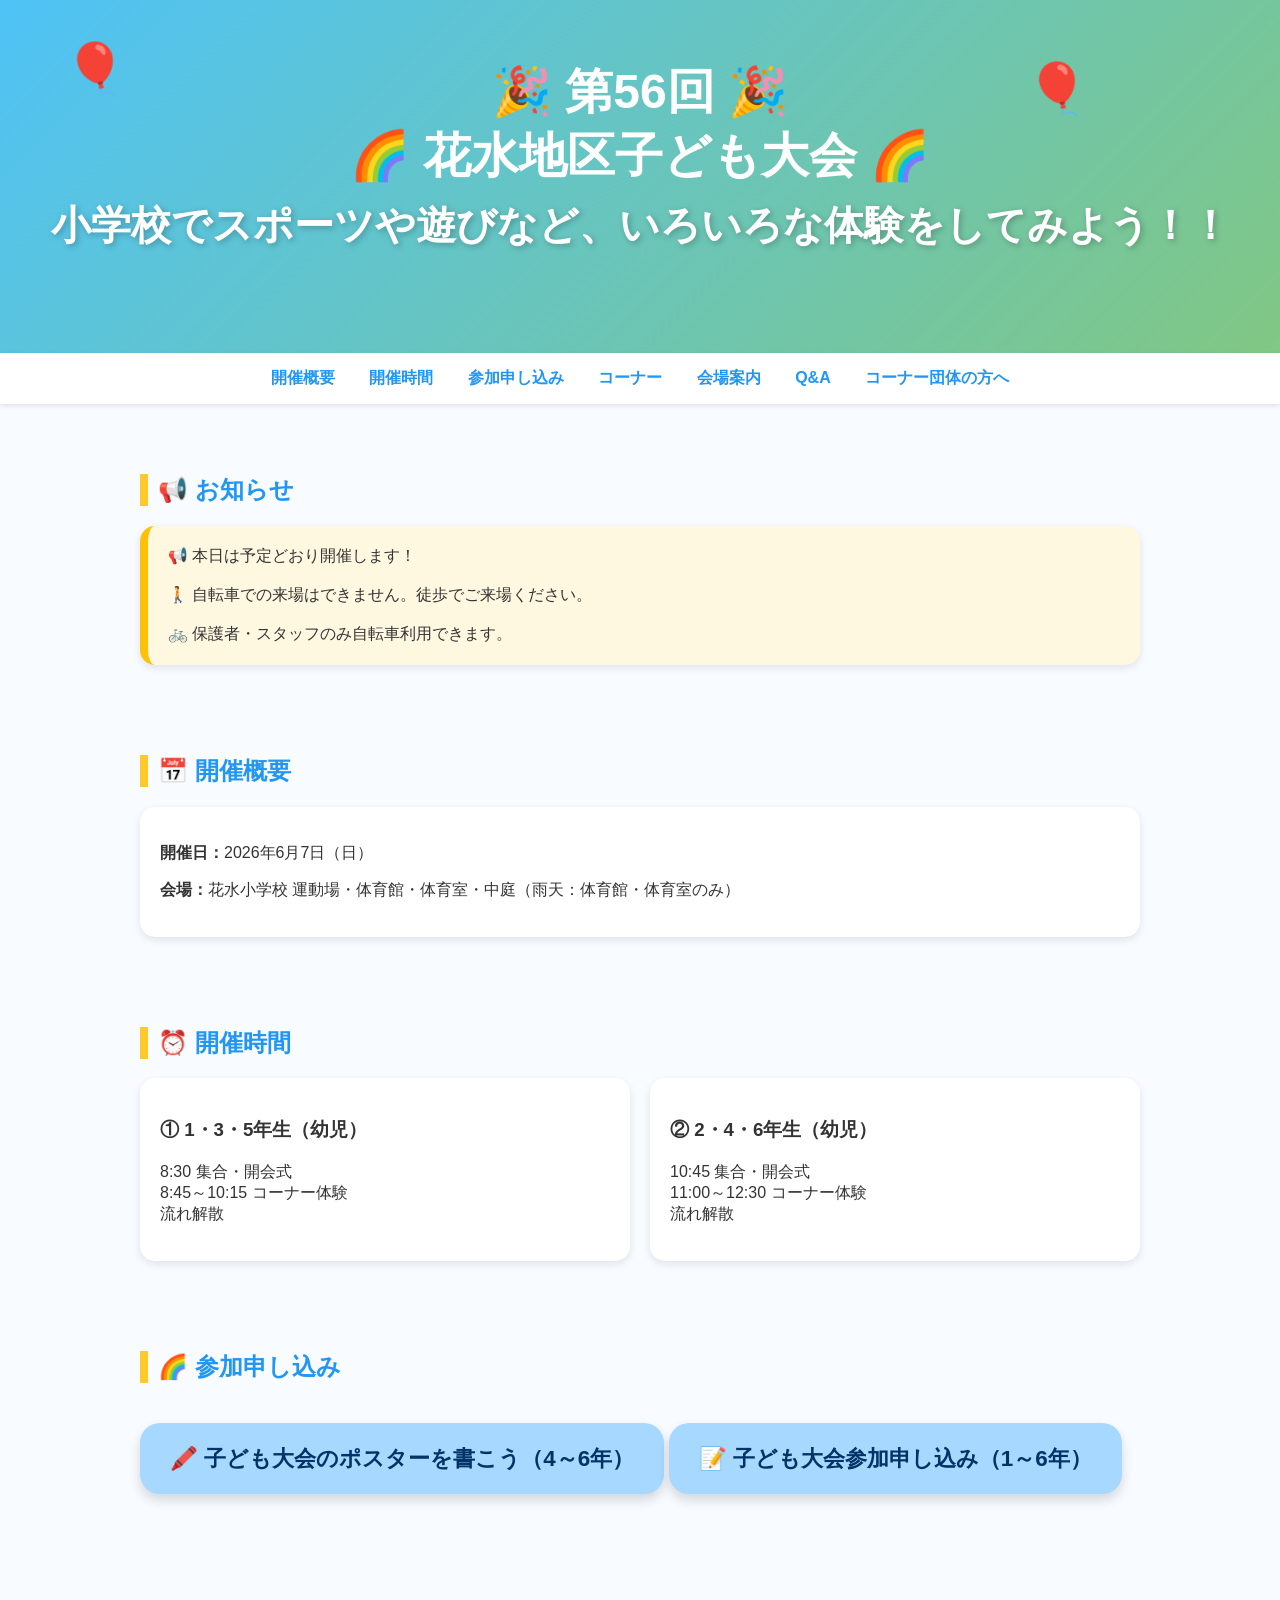
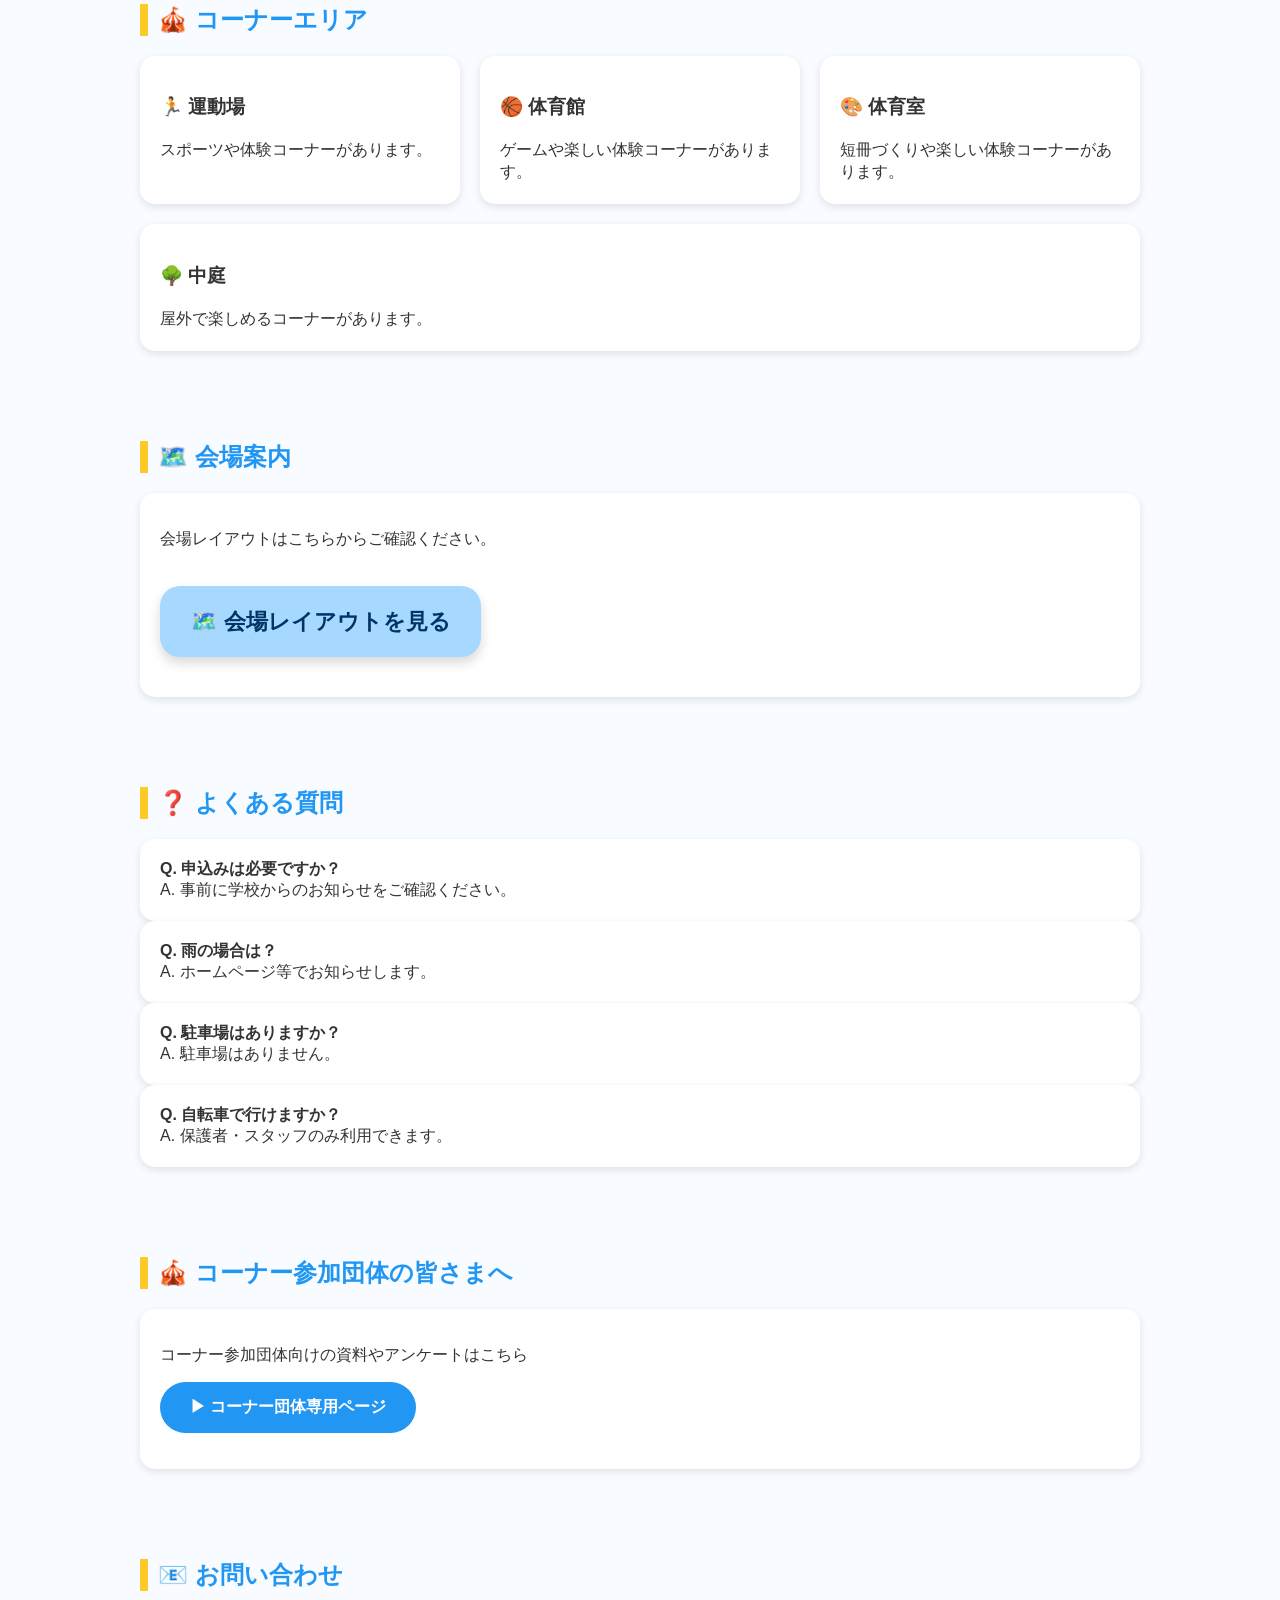
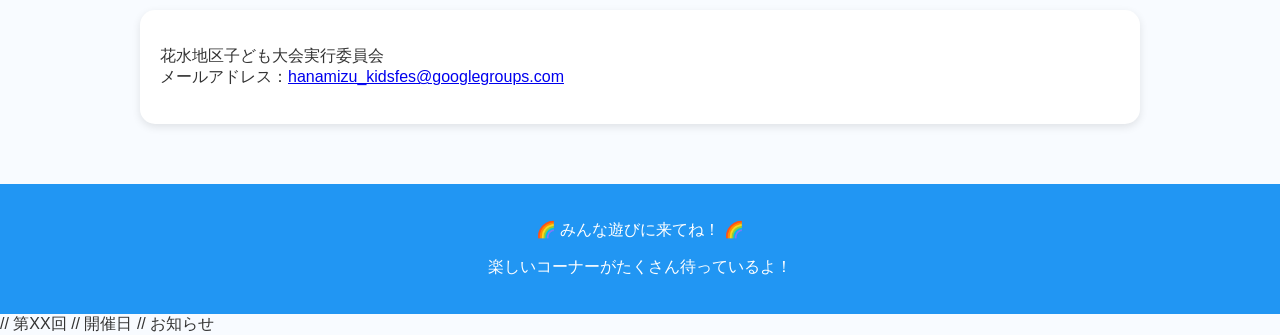
==== commit 96b5ca15: "JSON開催日" ====
--- a/index.html
+++ b/index.html
@@ -8,32 +8,6 @@
 </head>
 
 <body>
-
-<script>
-fetch("event_config.json")
-  .then(res => res.json())
-  .then(cfg => {
-      const num = cfg.event_number;
-
-      // h1 を取得
-      const h1 = document.querySelector("h1");
-      if (h1) {
-          const original = h1.textContent.trim();
-
-          // 第XX回
-          const decorated = `🎉 ${num} 🎉`;
-
-          // 改行してセット
-          h1.innerHTML = `${decorated}<br>${original}`;
-
-          // センター揃え
-          h1.style.textAlign = "center";
-      }
-
-      // <title> も変更（絵文字は入れない）
-      document.title = `${cfg.event_number} 花水地区子ども大会`;
-  });
-</script>
 
 <header>
     <div class="hm-balloon hm-b-left">🎈</div>
@@ -63,7 +37,7 @@
 <section id="overview">
     <h2>📅 開催概要</h2>
     <div class="info">
-        <p><strong>開催日：</strong>2026年6月7日（日）</p>
+        <p id="event-date"><strong>開催日：</strong></p>
         <p><strong>会場：</strong>花水小学校 運動場・体育館・体育室・中庭（雨天：体育館・体育室のみ）</p>
     </div>
 
@@ -107,9 +81,6 @@
   </button>
 </div>
 
-
-
-
 </section>
 
 
@@ -207,6 +178,42 @@
     <p>楽しいコーナーがたくさん待っているよ！</p>
 </footer>
 
+// 第XX回
+<script>
+fetch("event_config.json")
+  .then(res => res.json())
+  .then(cfg => {
+      const num = cfg.event_number;
+
+      // h1 を取得
+      const h1 = document.querySelector("h1");
+      if (h1) {
+          const original = h1.textContent.trim();
+
+          // 第XX回
+          const decorated = `🎉 ${num} 🎉`;
+
+          // 改行してセット
+          h1.innerHTML = `${decorated}<br>${original}`;
+
+          // センター揃え
+          h1.style.textAlign = "center";
+      }
+
+      // <title> も変更（絵文字は入れない）
+      document.title = `${cfg.event_number} 花水地区子ども大会`;
+  });
+</script>
+
+// 開催日
+<script>
+fetch("event_config.json")
+  .then(res => res.json())
+  .then(cfg => {
+      document.getElementById("event-date").innerHTML =
+          `<strong>開催日：</strong>${cfg.event_date_text}`;
+  });
+</script>
 <script>
   fetch('./link_config.json')
     .then(r => r.json())
@@ -222,6 +229,8 @@
     })
     .catch(err => console.error('設定ファイル読み込みエラー:', err));
 </script>
+
+// お知らせ
 <script>
 fetch('./notice_config.json')
   .then(r => r.json())
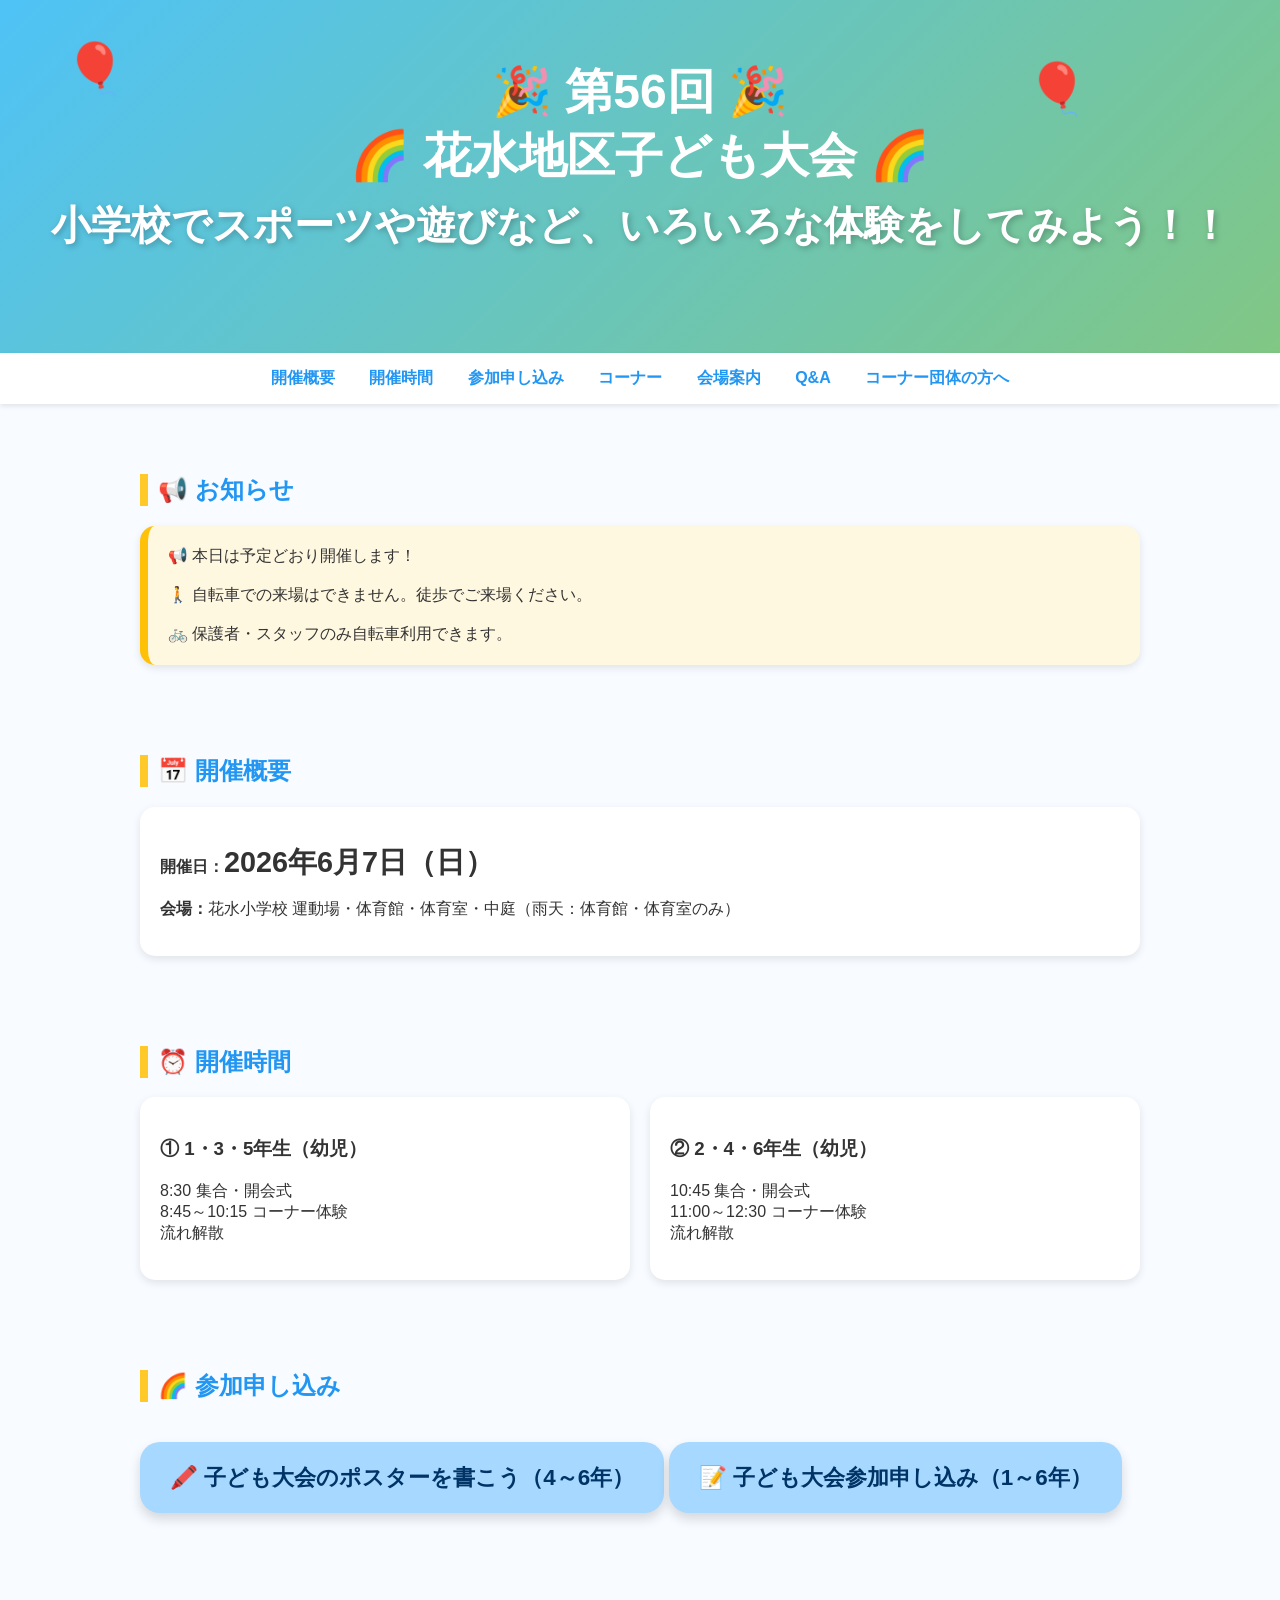
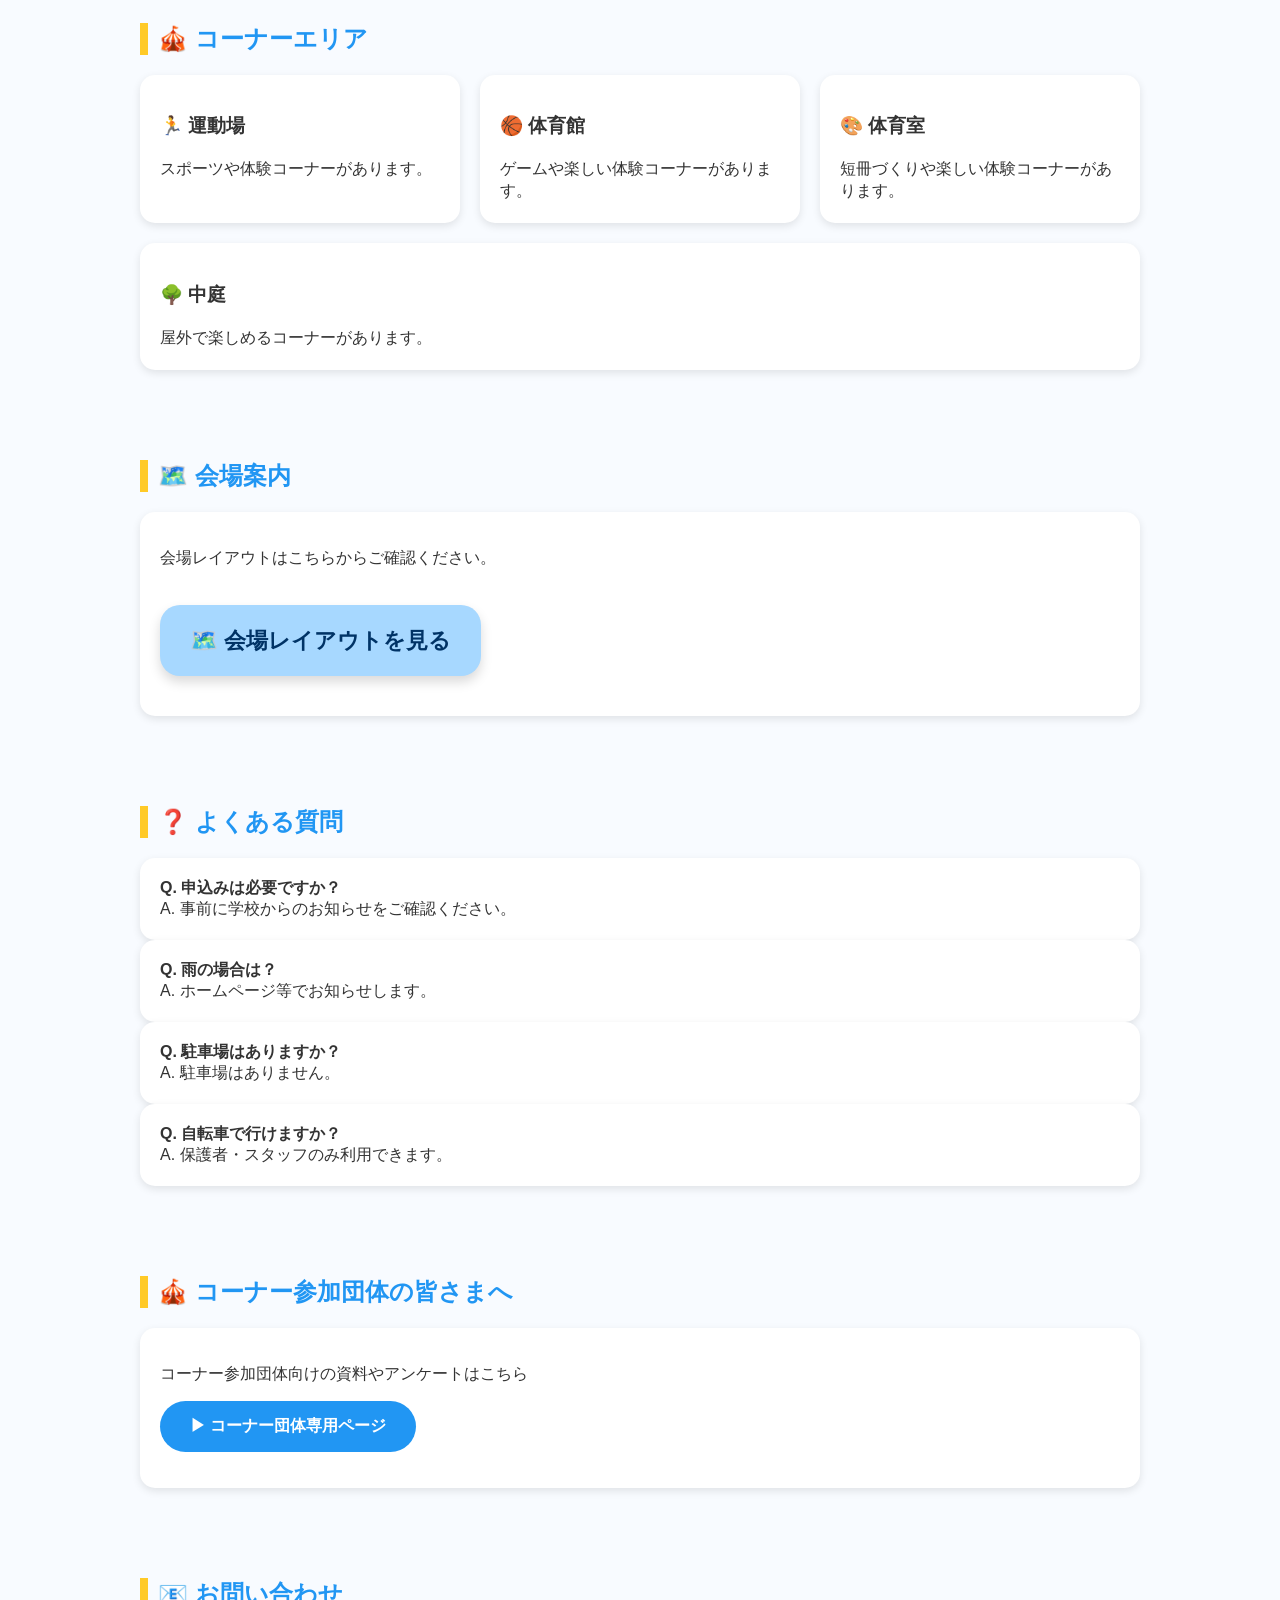
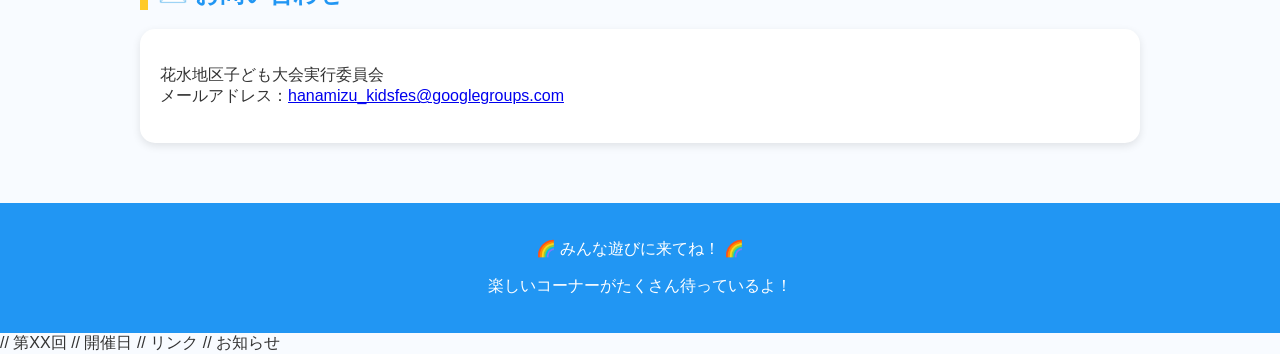
==== commit cd2c331b: "開催日をCSSとConfigで" ====
--- a/index.html
+++ b/index.html
@@ -211,9 +211,11 @@
   .then(res => res.json())
   .then(cfg => {
       document.getElementById("event-date").innerHTML =
-          `<strong>開催日：</strong>${cfg.event_date_text}`;
+          `<strong>開催日：</strong><span class="event-date">${cfg.event_date_text}</span>`;
   });
 </script>
+
+// リンク
 <script>
   fetch('./link_config.json')
     .then(r => r.json())
--- a/common.css
+++ b/common.css
@@ -71,6 +71,14 @@
     color:#2196f3;
     border-left:8px solid #ffca28;
     padding-left:10px;
+}
+
+/* =========================================
+   共通：太字
+========================================= */
+.event-date {
+  font-size: 1.8em;
+  font-weight: bold;
 }
 
 /* =========================================
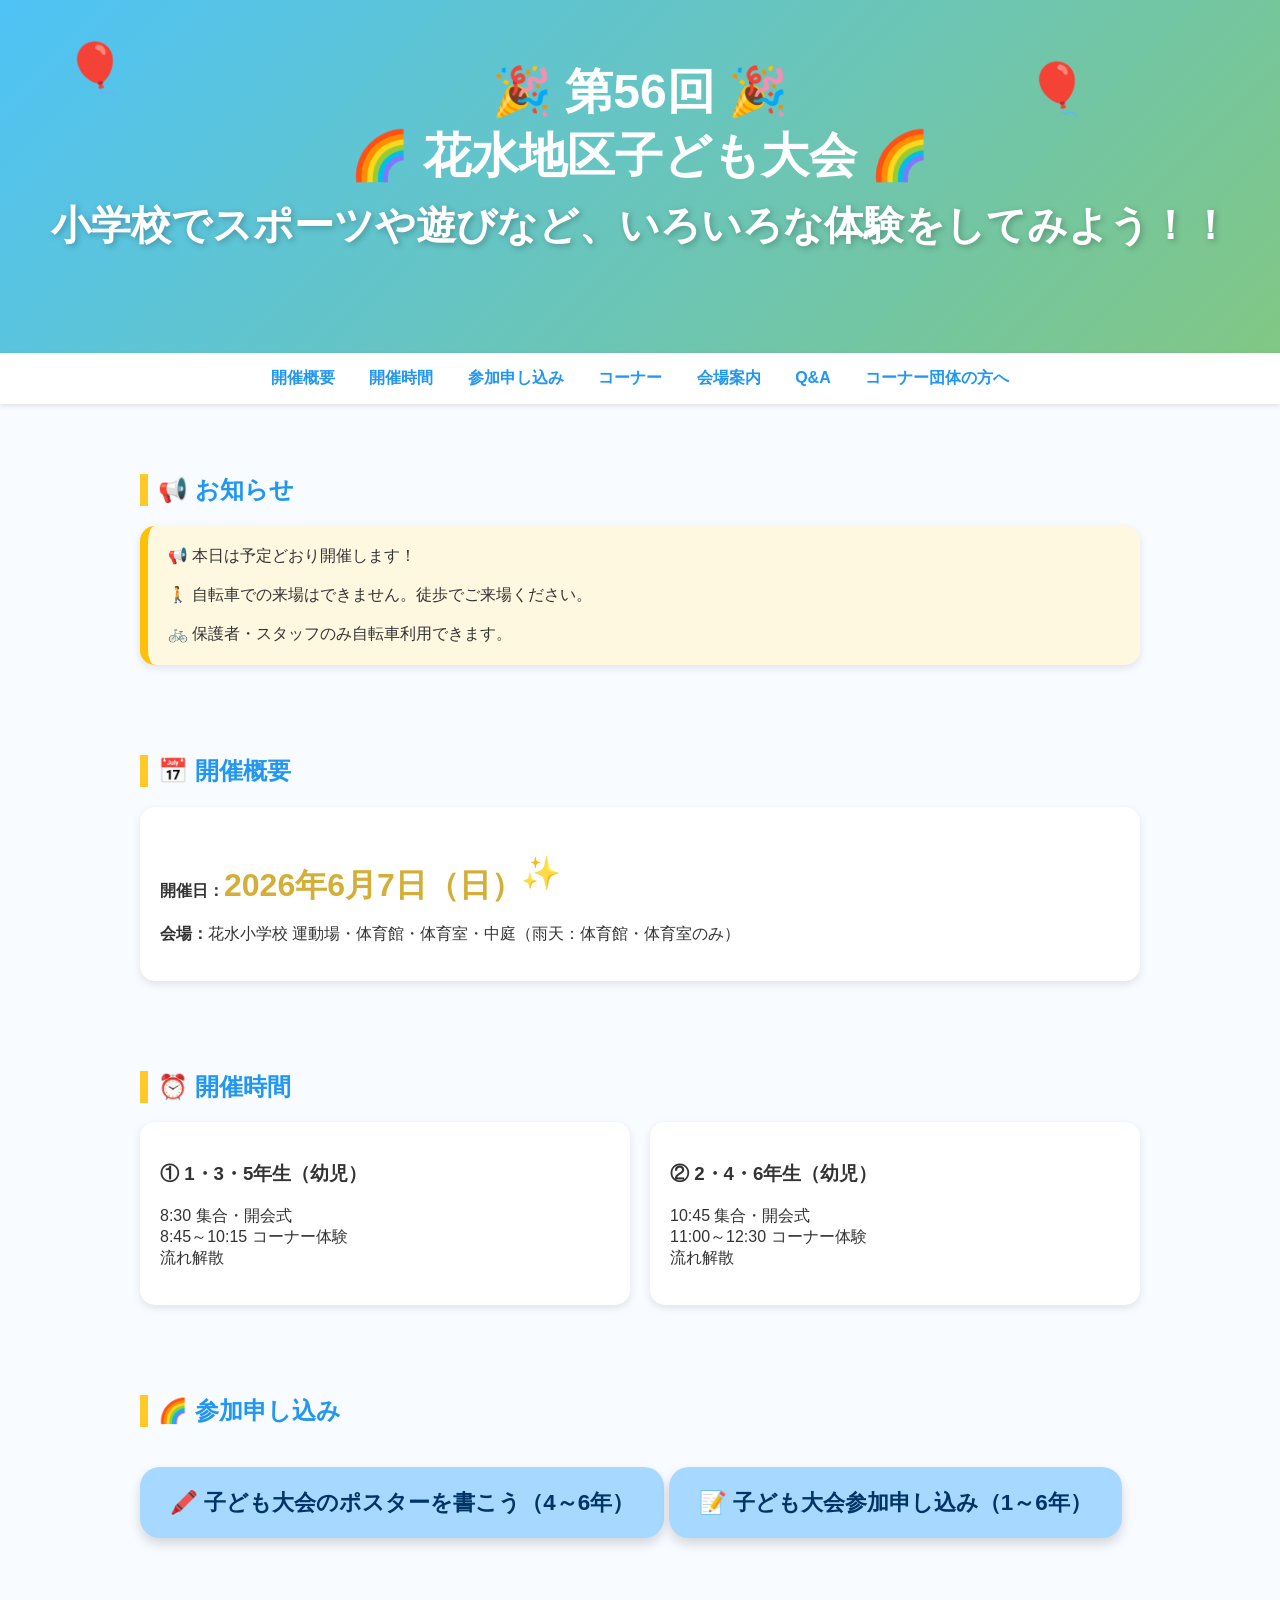
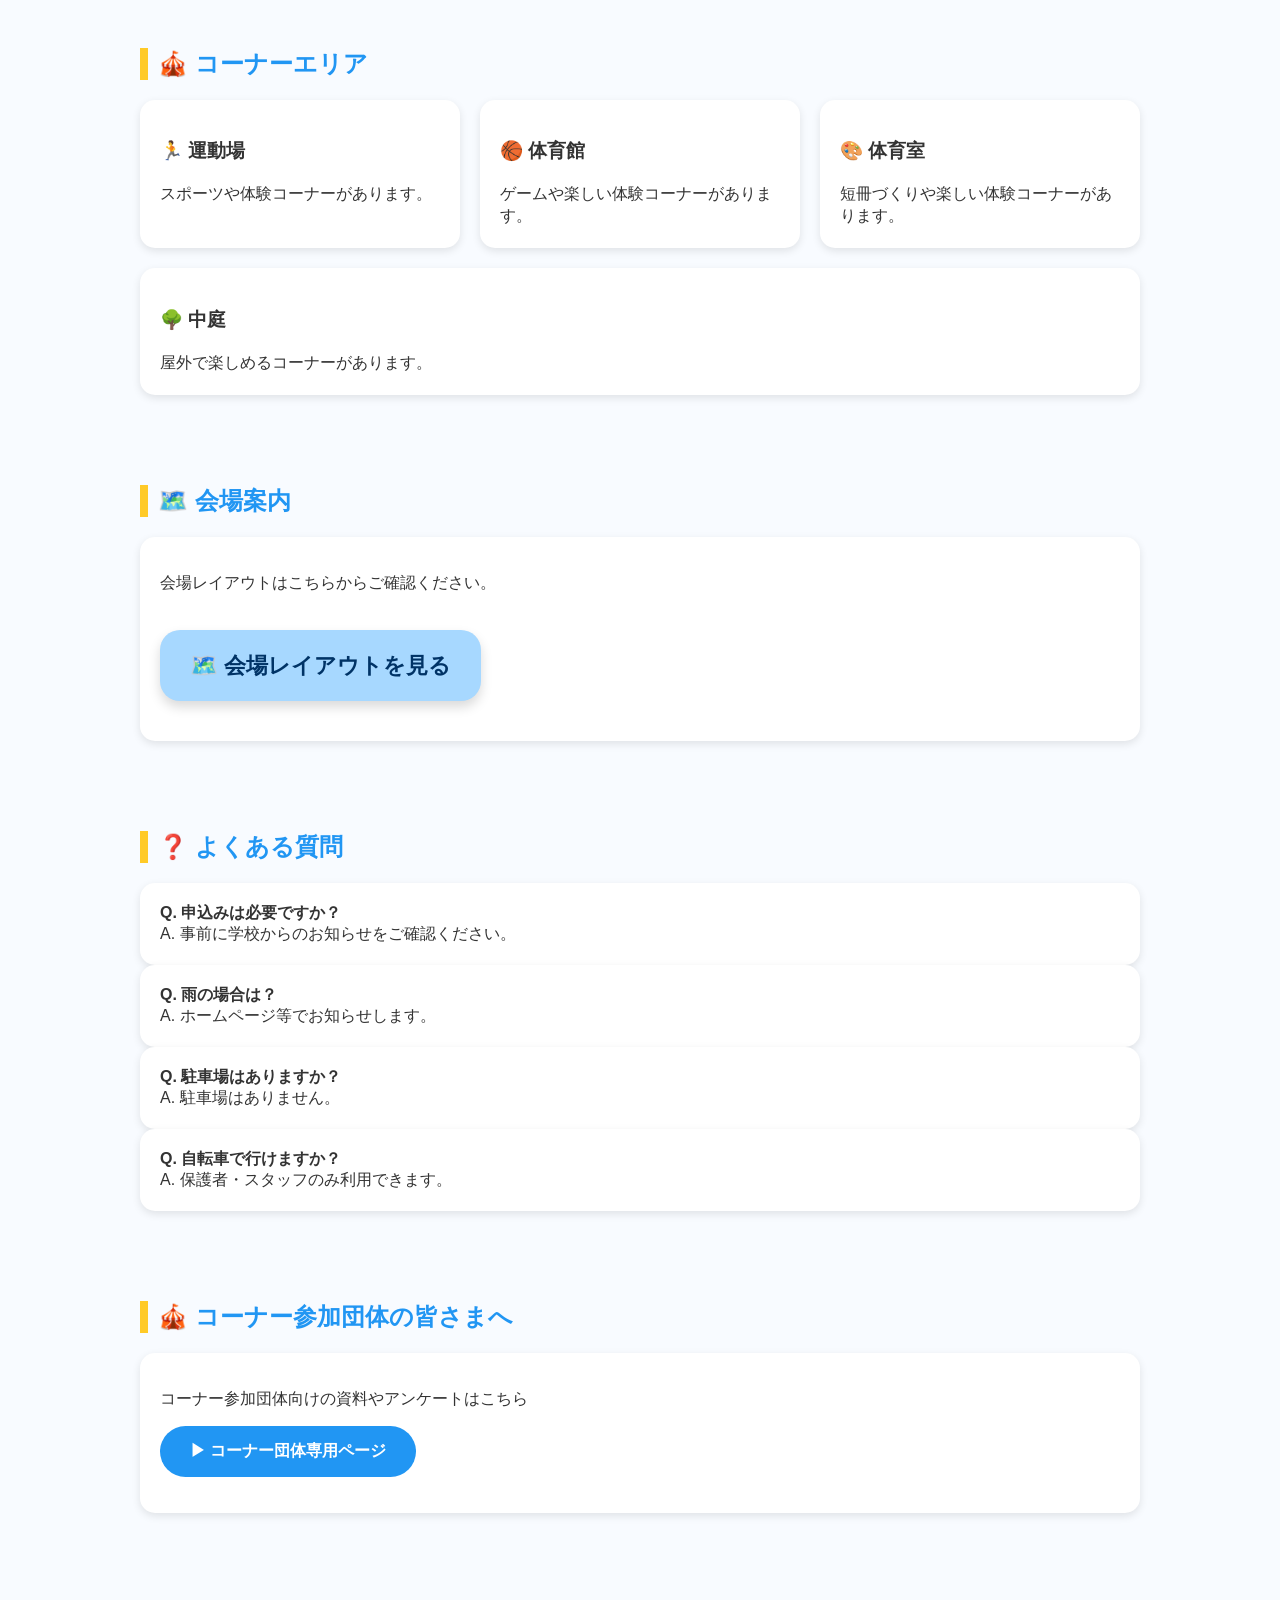
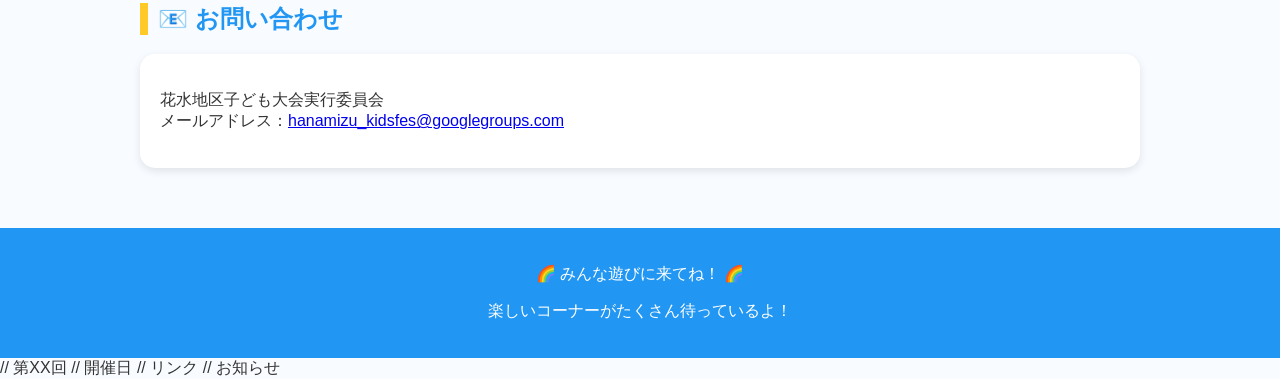
==== commit 688d13bb: "カラフルに" ====
--- a/index.html
+++ b/index.html
@@ -37,7 +37,7 @@
 <section id="overview">
     <h2>📅 開催概要</h2>
     <div class="info">
-        <p id="event-date"><strong>開催日：</strong></p>
+　　　　<p id="event-date"><strong>開催日：</strong></p>
         <p><strong>会場：</strong>花水小学校 運動場・体育館・体育室・中庭（雨天：体育館・体育室のみ）</p>
     </div>
 
@@ -210,8 +210,8 @@
 fetch("event_config.json")
   .then(res => res.json())
   .then(cfg => {
-      document.getElementById("event-date").innerHTML =
-          `<strong>開催日：</strong><span class="event-date">${cfg.event_date_text}</span>`;
+    document.getElementById("event-date").innerHTML =
+      `<strong>開催日：</strong><span class="event-date sparkle">${cfg.event_date_text}</span>`;
   });
 </script>
 
--- a/common.css
+++ b/common.css
@@ -71,14 +71,6 @@
     color:#2196f3;
     border-left:8px solid #ffca28;
     padding-left:10px;
-}
-
-/* =========================================
-   共通：太字
-========================================= */
-.event-date {
-  font-size: 1.8em;
-  font-weight: bold;
 }
 
 /* =========================================
@@ -261,3 +253,32 @@
         transform: translateY(0);
     }
 }
+/* =========================================
+   日付：カラフル
+========================================= */
+.event-date {
+  font-size: 2em;
+  font-weight: bold;
+  color: #d4af37; /* ゴールド。変更OK */
+}
+
+.sparkle {
+  position: relative;
+  display: inline-block;
+}
+
+.sparkle::after {
+  content: "✨";
+  position: absolute;
+  right: -1.2em;
+  top: -0.3em;
+  animation: sparkleMove 1.6s infinite ease-in-out;
+  opacity: 0.9;
+}
+
+@keyframes sparkleMove {
+  0%   { transform: scale(0.8) rotate(0deg); opacity: 0.6; }
+  50%  { transform: scale(1.3) rotate(20deg); opacity: 1; }
+  100% { transform: scale(0.8) rotate(0deg); opacity: 0.6; }
+}
+
